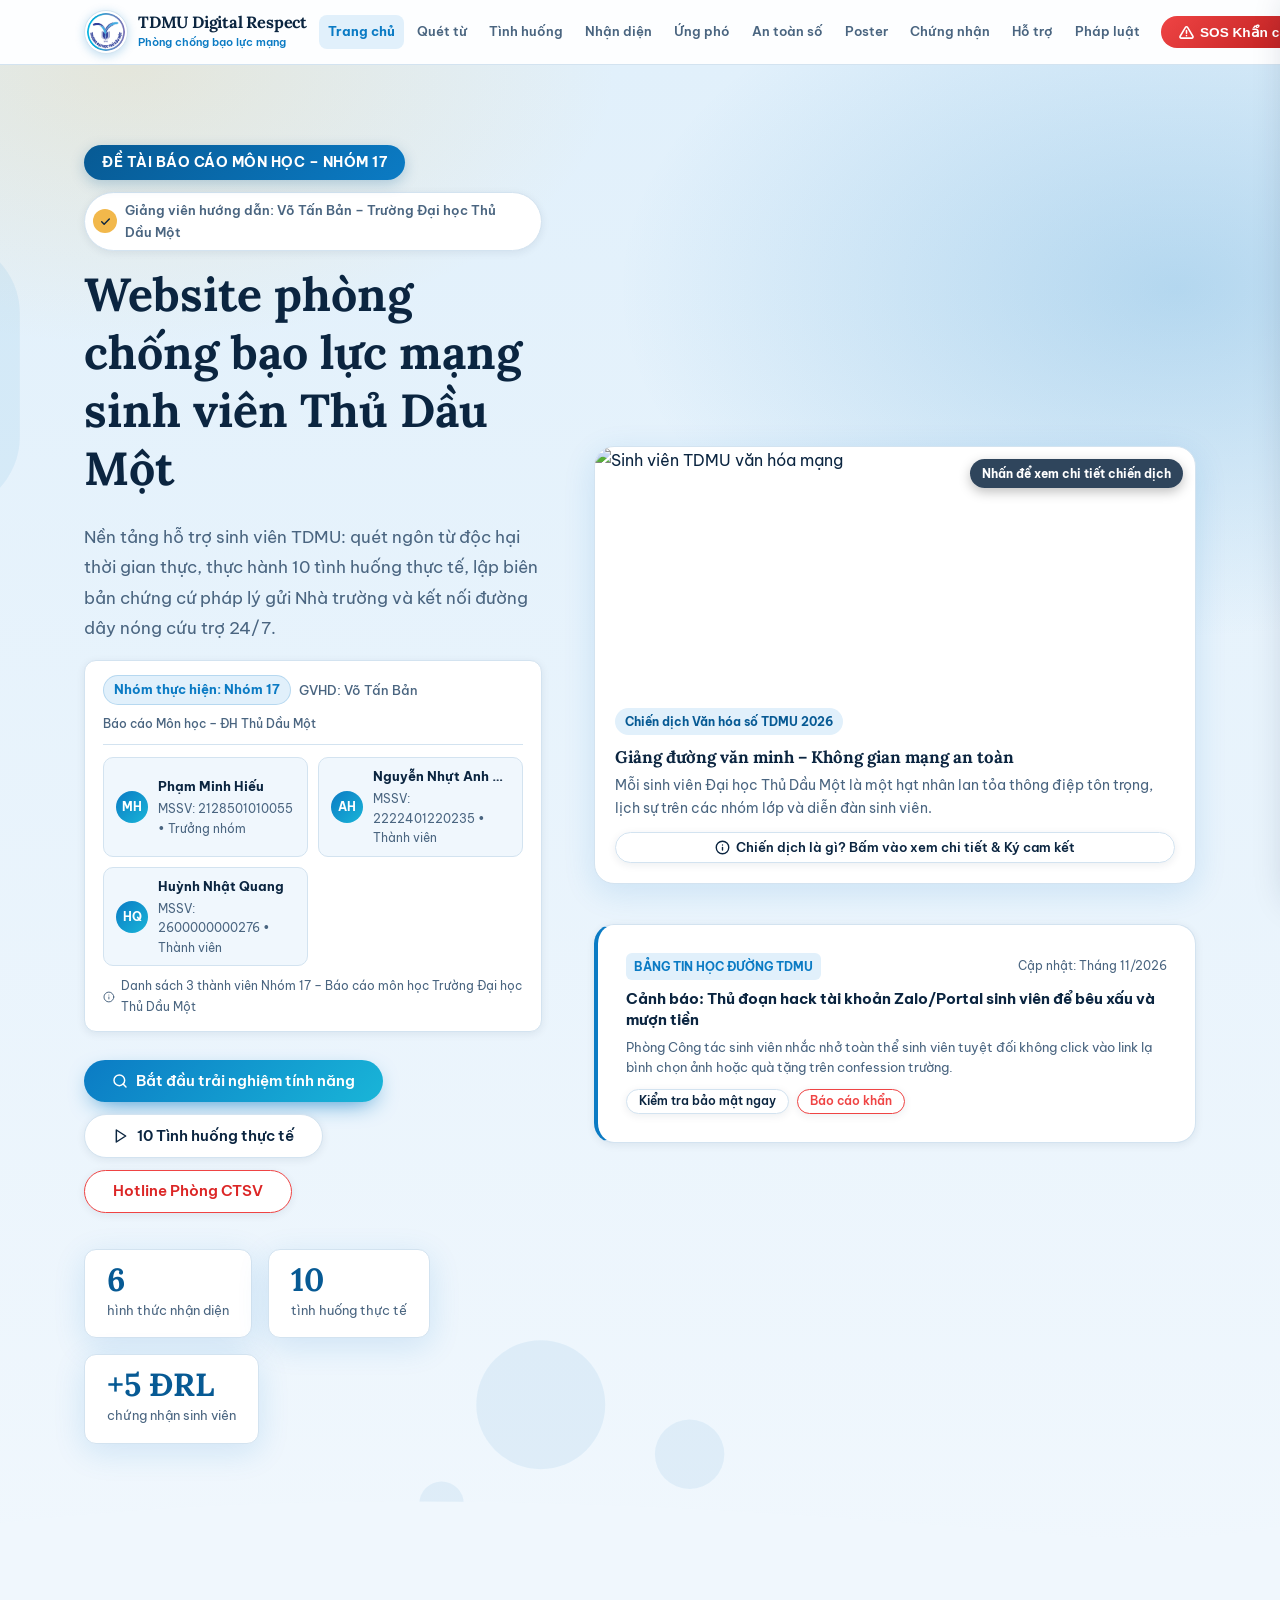
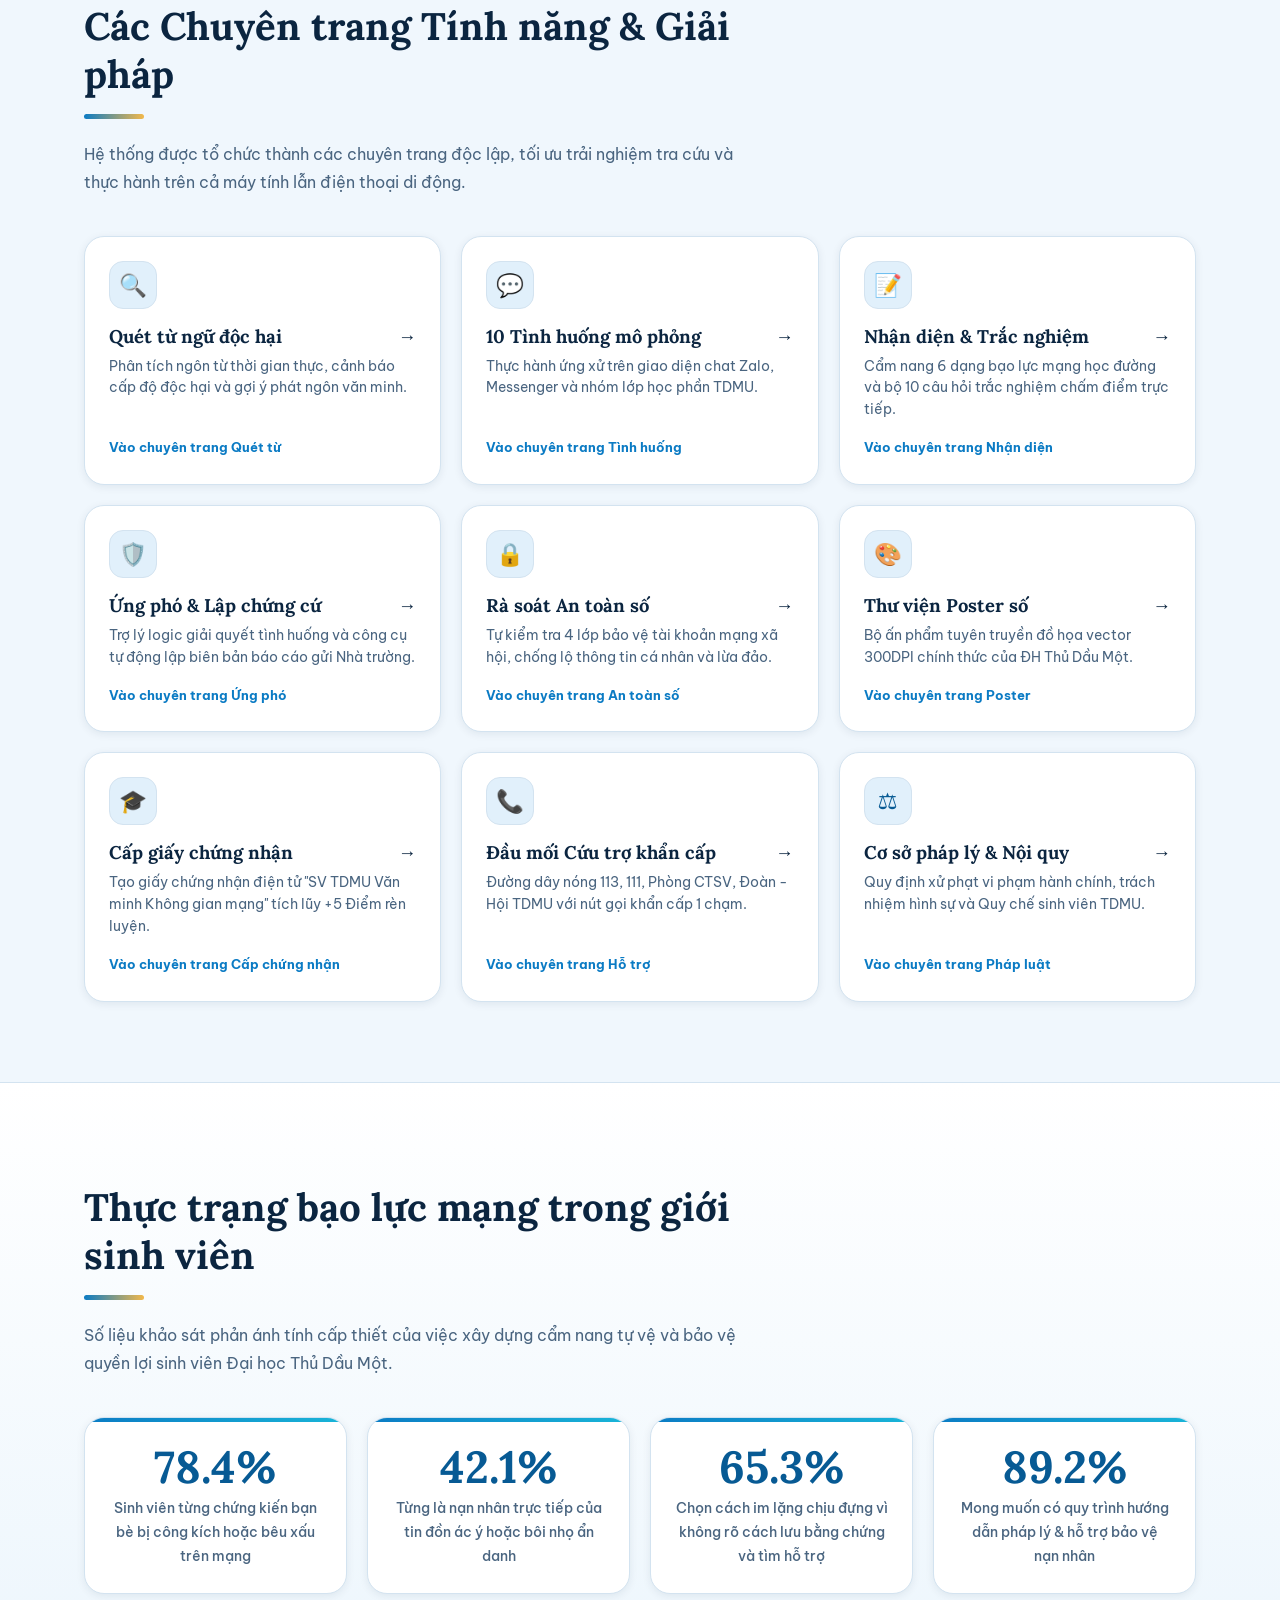
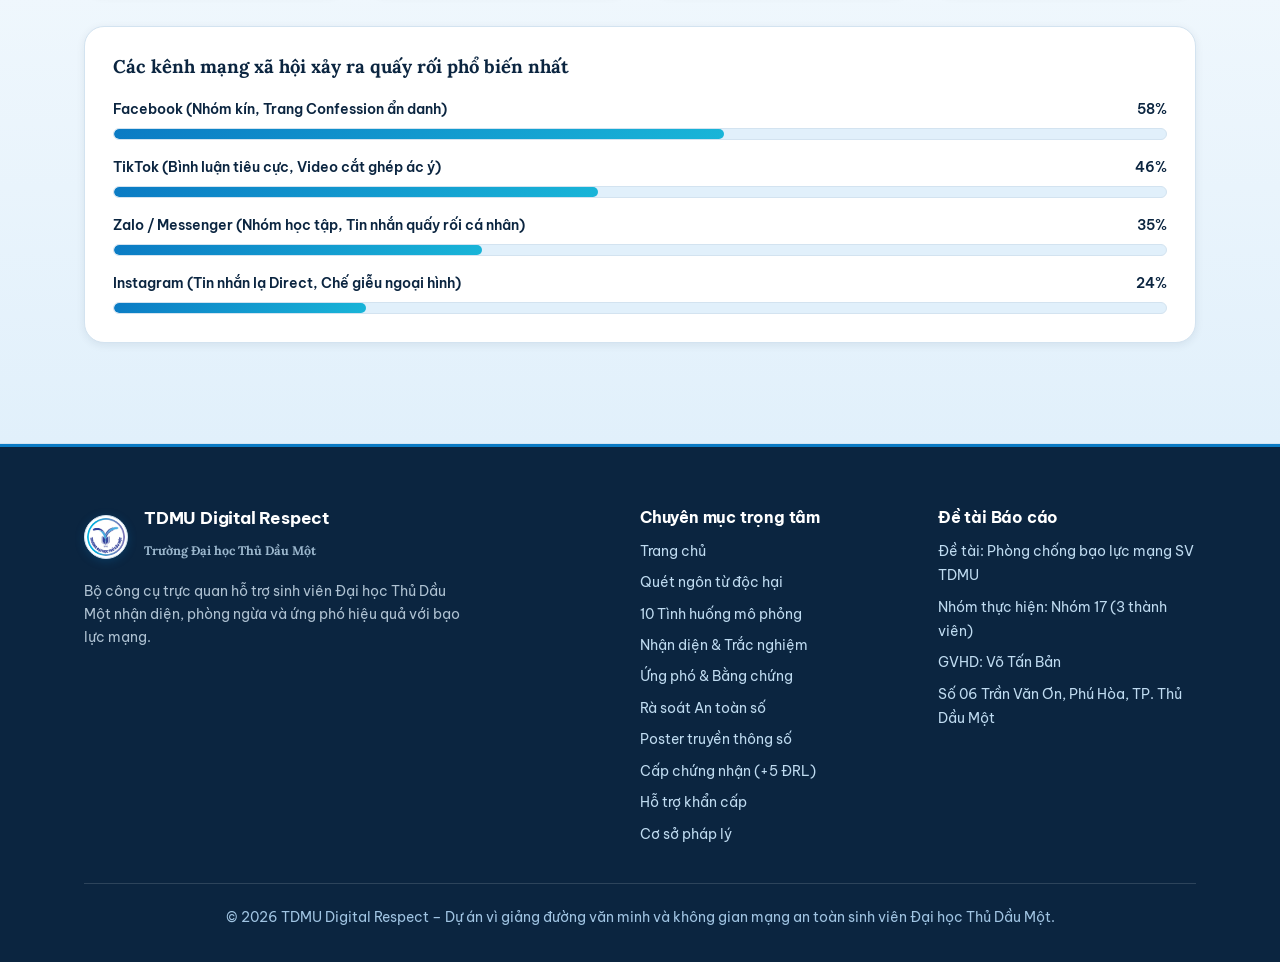
==== index.html @ 0cccc789 "Add files via upload" ====
<!DOCTYPE html>
<html lang="vi">

<head>
  <meta charset="utf-8">
  <meta name="viewport" content="width=device-width, initial-scale=1">
  <title>Website Phòng Chống Bạo Lực Mạng Sinh Viên Thủ Dầu Một – TDMU Digital Respect</title>
  <meta name="description"
    content="Đề tài Báo cáo môn học: Website phòng chống bạo lực mạng sinh viên Thủ Dầu Một – Nhóm 17. GVHD: Võ Tấn Bản.">
  <meta name="theme-color" content="#0B7BC4">
  <link rel="preconnect" href="https://fonts.googleapis.com">
  <link rel="stylesheet"
    href="https://fonts.googleapis.com/css2?family=Be+Vietnam+Pro:wght@300;400;500;600;700;800&family=Lora:wght@600;700&display=swap">
  <link rel="stylesheet" href="css/style.css">
</head>

<body>
  <header class="hd" id="top">
    <div class="pg" id="pg"></div>
    <div class="w">
      <a class="lg" href="index.html">
        <img class="tdmu-header-logo" src="assets/tdmu-logo.png" alt="Logo Trường Đại học Thủ Dầu Một" width="40"
          height="40">
        <div class="lg-meta">
          <span class="lg-name">TDMU Digital Respect</span>
          <span class="lg-sub">Phòng chống bạo lực mạng</span>
        </div>
      </a>
      <nav class="desktop-nav" aria-label="Điều hướng chính">
        <a href="index.html" class="on">Trang chủ</a>
        <a href="quet-tu.html">Quét từ</a>
        <a href="tinh-huong.html">Tình huống</a>
        <a href="nhan-dien.html">Nhận diện</a>
        <a href="ung-pho.html">Ứng phó</a>
        <a href="an-toan-so.html">An toàn số</a>
        <a href="poster.html">Poster</a>
        <a href="chung-nhan.html">Chứng nhận</a>
        <a href="ho-tro.html">Hỗ trợ</a>
        <a href="phap-luat.html">Pháp luật</a>
      </nav>
      <div class="hd-actions">
        <button class="btn-sos open-sos" type="button" aria-label="Cứu trợ khẩn cấp">
          <svg width="15" height="15" viewBox="0 0 24 24" fill="none" stroke="currentColor" stroke-width="2.5"
            stroke-linecap="round" stroke-linejoin="round" aria-hidden="true">
            <path d="M10.29 3.86L1.82 18a2 2 0 0 0 1.71 3h16.94a2 2 0 0 0 1.71-3L13.71 3.86a2 2 0 0 0-3.42 0z" />
            <line x1="12" y1="9" x2="12" y2="13" />
            <line x1="12" y1="17" x2="12.01" y2="17" />
          </svg>
          <span class="sos-label">SOS Khẩn cấp</span>
        </button>
        <button id="mobileMenuBtn" class="mobile-menu-btn" type="button" aria-label="Mở menu điều hướng"
          aria-expanded="false">
          <svg class="icon-open" width="22" height="22" viewBox="0 0 24 24" fill="none" stroke="currentColor"
            stroke-width="2.3" stroke-linecap="round" stroke-linejoin="round" aria-hidden="true">
            <line x1="3" y1="6" x2="21" y2="6" />
            <line x1="3" y1="12" x2="21" y2="12" />
            <line x1="3" y1="18" x2="21" y2="18" />
          </svg>
          <svg class="icon-close" width="22" height="22" viewBox="0 0 24 24" fill="none" stroke="currentColor"
            stroke-width="2.3" stroke-linecap="round" stroke-linejoin="round" aria-hidden="true">
            <line x1="18" y1="6" x2="6" y2="18" />
            <line x1="6" y1="6" x2="18" y2="18" />
          </svg>
        </button>
      </div>
    </div>

    <div id="mobileNavBackdrop" class="mobile-nav-backdrop"></div>
    <div id="mobileNavDrawer" class="mobile-nav-drawer" aria-label="Menu di động">
      <div class="mobile-nav-header">
        <div class="mobile-nav-brand">
          <img class="tdmu-header-logo" src="assets/tdmu-logo.png" alt="Logo TDMU" width="34" height="34">
          <div>
            <b>TDMU Digital Respect</b>
            <span>Phòng chống bạo lực mạng SV TDMU</span>
          </div>
        </div>
        <button id="closeMobileNavBtn" class="close-mobile-nav" type="button" aria-label="Đóng menu">
          <svg width="20" height="20" viewBox="0 0 24 24" fill="none" stroke="currentColor" stroke-width="2.3"
            stroke-linecap="round" stroke-linejoin="round" aria-hidden="true">
            <line x1="18" y1="6" x2="6" y2="18" />
            <line x1="6" y1="6" x2="18" y2="18" />
          </svg>
        </button>
      </div>
      <div class="mobile-nav-list">
        <a class="mobile-nav-link on" href="index.html">
          <span class="mn-icon">🏛️</span>
          <div class="mn-content">
            <b>Trang chủ & Tổng quan</b>
            <span>Đề tài Báo cáo Nhóm 17 – TDMU</span>
          </div>
        </a>
        <a class="mobile-nav-link" href="quet-tu.html">
          <span class="mn-icon">🔍</span>
          <div class="mn-content">
            <b>Quét từ ngữ độc hại</b>
            <span>Phát hiện công kích & xúc phạm</span>
          </div>
        </a>
        <a class="mobile-nav-link" href="tinh-huong.html">
          <span class="mn-icon">💬</span>
          <div class="mn-content">
            <b>10 Tình huống mô phỏng</b>
            <span>Thực hành xử lý chat thực tế</span>
          </div>
        </a>
        <a class="mobile-nav-link" href="nhan-dien.html">
          <span class="mn-icon">📝</span>
          <div class="mn-content">
            <b>Nhận diện & Trắc nghiệm</b>
            <span>10 câu hỏi kiểm tra kiến thức</span>
          </div>
        </a>
        <a class="mobile-nav-link" href="ung-pho.html">
          <span class="mn-icon">🛡️</span>
          <div class="mn-content">
            <b>Ứng phó & Lập chứng cứ</b>
            <span>Mẫu biên bản gửi Nhà trường</span>
          </div>
        </a>
        <a class="mobile-nav-link" href="an-toan-so.html">
          <span class="mn-icon">🔒</span>
          <div class="mn-content">
            <b>Rà soát An toàn số</b>
            <span>4 lớp bảo vệ tài khoản SV</span>
          </div>
        </a>
        <a class="mobile-nav-link" href="poster.html">
          <span class="mn-icon">🎨</span>
          <div class="mn-content">
            <b>Thư viện Poster số</b>
            <span>Ấn phẩm tuyên truyền học đường</span>
          </div>
        </a>
        <a class="mobile-nav-link" href="chung-nhan.html">
          <span class="mn-icon">🎓</span>
          <div class="mn-content">
            <b>Cấp giấy chứng nhận</b>
            <span>Minh chứng tích lũy +5 ĐRL</span>
          </div>
        </a>
        <a class="mobile-nav-link" href="ho-tro.html">
          <span class="mn-icon">📞</span>
          <div class="mn-content">
            <b>Hỗ trợ & Đường dây nóng</b>
            <span>Phòng CTSV, Cố vấn học tập</span>
          </div>
        </a>
        <a class="mobile-nav-link" href="phap-luat.html">
          <span class="mn-icon">⚖️</span>
          <div class="mn-content">
            <b>Cơ sở pháp lý & Nội quy</b>
            <span>Văn hóa ứng xử số sinh viên</span>
          </div>
        </a>
      </div>
      <div class="mobile-nav-footer">
        <a class="btn-sos-call" href="tel:02743822518">
          <svg width="16" height="16" viewBox="0 0 24 24" fill="none" stroke="currentColor" stroke-width="2.5"
            stroke-linecap="round" stroke-linejoin="round" aria-hidden="true">
            <path
              d="M22 16.92v3a2 2 0 0 1-2.18 2 19.79 19.79 0 0 1-8.63-3.07 19.5 19.5 0 0 1-6-6 19.79 19.79 0 0 1-3.07-8.67A2 2 0 0 1 4.11 2h3a2 2 0 0 1 2 1.72 12.84 12.84 0 0 0 .7 2.81 2 2 0 0 1-.45 2.11L8.09 9.91a16 16 0 0 0 6 6l1.27-1.27a2 2 0 0 1 2.11-.45 12.84 12.84 0 0 0 2.81.7A2 2 0 0 1 22 16.92z" />
          </svg>
          Gọi ngay SOS Cứu trợ: 0274.3822.518
        </a>
      </div>
    </div>
  </header>

  <main>
    <section class="hero">
      <svg class="hero-bg" viewBox="0 0 1200 600" preserveAspectRatio="xMidYMid slice" aria-hidden="true">
        <g fill="none" stroke="currentColor" stroke-width="1.5" opacity=".25">
          <circle cx="1060" cy="110" r="90" />
          <circle cx="1060" cy="110" r="145" />
          <circle cx="1060" cy="110" r="200" />
          <circle cx="70" cy="530" r="70" />
          <circle cx="70" cy="530" r="125" />
        </g>
        <g fill="currentColor" opacity=".07">
          <path
            d="M150 70h170a30 30 0 0130 30v50a30 30 0 01-30 30h-90l-40 34v-34h-40a30 30 0 01-30-30v-50a30 30 0 0130-30z" />
          <path
            d="M900 440h190a30 30 0 0130 30v46a30 30 0 01-30 30h-34v30l-40-30h-116a30 30 0 01-30-30v-46a30 30 0 0130-30z" />
          <circle cx="560" cy="540" r="26" />
          <circle cx="620" cy="560" r="14" />
          <circle cx="520" cy="580" r="9" />
        </g>
      </svg>
      <div class="w hg">
        <div>
          <div class="project-title-badge">ĐỀ TÀI BÁO CÁO MÔN HỌC – NHÓM 17</div>
          <div class="badge" style="display:flex;align-items:center;gap:8px;margin-bottom:14px">
            <span class="badge-dot">
              <svg viewBox="0 0 24 24" fill="none" stroke="currentColor" stroke-width="2.6" stroke-linecap="round"
                stroke-linejoin="round" aria-hidden="true">
                <path d="M5 12.5l4.5 4.5L19 7.5" />
              </svg>
            </span>
            Giảng viên hướng dẫn: Võ Tấn Bản – Trường Đại học Thủ Dầu Một
          </div>
          <h1 style="font-size:clamp(1.9rem,4vw,2.9rem);line-height:1.25">Website phòng chống bạo lực mạng sinh viên Thủ
            Dầu Một</h1>
          <p class="lead">Nền tảng hỗ trợ sinh viên TDMU: quét ngôn từ độc hại thời gian thực, thực hành 10 tình huống
            thực tế, lập biên bản chứng cứ pháp lý gửi Nhà trường và kết nối đường dây nóng cứu trợ 24/7.</p>

          <div class="team-members-box">
            <div class="team-members-header">
              <div style="display:flex;align-items:center;gap:8px">
                <span class="team-badge">Nhóm thực hiện: Nhóm 17</span>
                <span style="font-size:.82rem;color:var(--mu);font-weight:500">GVHD: Võ Tấn Bản</span>
              </div>
              <span class="team-tag-sub">Báo cáo Môn học – ĐH Thủ Dầu Một</span>
            </div>
            <div class="team-members-grid">
              <div class="member-chip">
                <div class="member-avatar">MH</div>
                <div class="member-info">
                  <b class="member-name">Phạm Minh Hiếu</b>
                  <span class="member-id">MSSV: 2128501010055 • Trưởng nhóm</span>
                </div>
              </div>
              <div class="member-chip">
                <div class="member-avatar">AH</div>
                <div class="member-info">
                  <b class="member-name">Nguyễn Nhựt Anh Hào</b>
                  <span class="member-id">MSSV: 2222401220235 • Thành viên</span>
                </div>
              </div>
              <div class="member-chip">
                <div class="member-avatar">HQ</div>
                <div class="member-info">
                  <b class="member-name">Huỳnh Nhật Quang</b>
                  <span class="member-id">MSSV: 2600000000276 • Thành viên</span>
                </div>
              </div>
            </div>
            <div class="team-members-hint">
              <svg width="14" height="14" viewBox="0 0 24 24" fill="none" stroke="currentColor" stroke-width="2"
                stroke-linecap="round" stroke-linejoin="round" aria-hidden="true">
                <circle cx="12" cy="12" r="10" />
                <line x1="12" y1="16" x2="12" y2="12" />
                <line x1="12" y1="8" x2="12.01" y2="8" />
              </svg>
              <span>Danh sách 3 thành viên Nhóm 17 – Báo cáo môn học Trường Đại học Thủ Dầu Một</span>
            </div>
          </div>
          <div class="acts">
            <a class="btn" href="quet-tu.html">
              <svg width="16" height="16" viewBox="0 0 24 24" fill="none" stroke="currentColor" stroke-width="2.2"
                stroke-linecap="round" stroke-linejoin="round" aria-hidden="true">
                <circle cx="11" cy="11" r="8" />
                <path d="m21 21-4.35-4.35" />
              </svg>
              Bắt đầu trải nghiệm tính năng
            </a>
            <a class="btn o" href="tinh-huong.html">
              <svg width="16" height="16" viewBox="0 0 24 24" fill="none" stroke="currentColor" stroke-width="2.2"
                stroke-linecap="round" stroke-linejoin="round" aria-hidden="true">
                <polygon points="5 3 19 12 5 21 5 3" />
              </svg>
              10 Tình huống thực tế
            </a>
            <button class="btn o open-sos" type="button" style="border-color:#EF4444;color:#DC2626">
              Hotline Phòng CTSV
            </button>
          </div>
          <div class="kp">
            <div class="kp-item"><b>6</b><span>hình thức nhận diện</span></div>
            <div class="kp-item"><b>10</b><span>tình huống thực tế</span></div>
            <div class="kp-item"><b>+5 ĐRL</b><span>chứng nhận sinh viên</span></div>
          </div>
        </div>

        <div class="hero-visual-col">
          <div class="real-photo-card open-campaign" title="Bấm vào để xem chi tiết Chiến dịch Văn hóa số TDMU 2026">
            <div class="photo-badge-overlay">Nhấn để xem chi tiết chiến dịch</div>
            <img src="https://images.unsplash.com/photo-1523240795612-9a054b0db644?w=800&auto=format&fit=crop&q=80"
              alt="Sinh viên TDMU văn hóa mạng" width="600" height="240" loading="eager">
            <div class="real-photo-content">
              <span class="real-photo-tag">Chiến dịch Văn hóa số TDMU 2026</span>
              <h3 style="font-size:1.05rem;margin:4px 0 6px">Giảng đường văn minh – Không gian mạng an toàn</h3>
              <p style="font-size:.85rem;color:var(--mu);margin:0 0 12px">Mỗi sinh viên Đại học Thủ Dầu Một là một hạt
                nhân lan tỏa thông điệp tôn trọng, lịch sự trên các nhóm lớp và diễn đàn sinh viên.</p>
              <button class="btn o btn-sm open-campaign" type="button"
                style="width:100%;font-size:.82rem;padding:7px 12px;display:flex;align-items:center;justify-content:center;gap:6px">
                <svg width="15" height="15" viewBox="0 0 24 24" fill="none" stroke="currentColor" stroke-width="2.2"
                  stroke-linecap="round" stroke-linejoin="round" aria-hidden="true">
                  <circle cx="12" cy="12" r="10" />
                  <line x1="12" y1="16" x2="12" y2="12" />
                  <line x1="12" y1="8" x2="12.01" y2="8" />
                </svg>
                Chiến dịch là gì? Bấm vào xem chi tiết & Ký cam kết
              </button>
            </div>
          </div>

          <div class="card"
            style="margin-top:16px;background:var(--sf);border-left:4px solid var(--tl);box-shadow:var(--shadow-sm)">
            <div style="display:flex;align-items:center;justify-content:space-between;margin-bottom:8px">
              <span
                style="font-size:.78rem;font-weight:700;color:var(--tl);background:var(--so);padding:3px 8px;border-radius:6px">BẢNG
                TIN HỌC ĐƯỜNG TDMU</span>
              <span style="font-size:.75rem;color:var(--mu)">Cập nhật: Tháng 11/2026</span>
            </div>
            <b style="display:block;font-size:.95rem;color:var(--ink);line-height:1.4">Cảnh báo: Thủ đoạn hack tài khoản
              Zalo/Portal sinh viên để bêu xấu và mượn tiền</b>
            <p style="font-size:.82rem;color:var(--mu);margin:6px 0 12px;line-height:1.55">Phòng Công tác sinh viên nhắc
              nhở toàn thể sinh viên tuyệt đối không click vào link lạ bình chọn ảnh hoặc quà tặng trên confession
              trường.</p>
            <div style="display:flex;gap:8px;flex-wrap:wrap">
              <a href="an-toan-so.html" class="btn o btn-sm" style="font-size:.78rem;padding:5px 12px">Kiểm tra bảo mật
                ngay</a>
              <button class="btn o btn-sm open-sos" type="button"
                style="font-size:.78rem;padding:5px 12px;border-color:#EF4444;color:#EF4444">Báo cáo khẩn</button>
            </div>
          </div>
        </div>
      </div>
    </section>

    <section style="padding:48px 0">
      <div class="w">
        <div class="sh">
          <h2>Các Chuyên trang Tính năng & Giải pháp</h2>
          <p>Hệ thống được tổ chức thành các chuyên trang độc lập, tối ưu trải nghiệm tra cứu và thực hành trên cả máy
            tính lẫn điện thoại di động.</p>
        </div>

        <div class="portal-grid">
          <a class="portal-card" href="quet-tu.html">
            <div class="portal-icon">🔍</div>
            <h3>Quét từ ngữ độc hại <span>→</span></h3>
            <p>Phân tích ngôn từ thời gian thực, cảnh báo cấp độ độc hại và gợi ý phát ngôn văn minh.</p>
            <span class="portal-link-text">Vào chuyên trang Quét từ</span>
          </a>

          <a class="portal-card" href="tinh-huong.html">
            <div class="portal-icon">💬</div>
            <h3>10 Tình huống mô phỏng <span>→</span></h3>
            <p>Thực hành ứng xử trên giao diện chat Zalo, Messenger và nhóm lớp học phần TDMU.</p>
            <span class="portal-link-text">Vào chuyên trang Tình huống</span>
          </a>

          <a class="portal-card" href="nhan-dien.html">
            <div class="portal-icon">📝</div>
            <h3>Nhận diện & Trắc nghiệm <span>→</span></h3>
            <p>Cẩm nang 6 dạng bạo lực mạng học đường và bộ 10 câu hỏi trắc nghiệm chấm điểm trực tiếp.</p>
            <span class="portal-link-text">Vào chuyên trang Nhận diện</span>
          </a>

          <a class="portal-card" href="ung-pho.html">
            <div class="portal-icon">🛡️</div>
            <h3>Ứng phó & Lập chứng cứ <span>→</span></h3>
            <p>Trợ lý logic giải quyết tình huống và công cụ tự động lập biên bản báo cáo gửi Nhà trường.</p>
            <span class="portal-link-text">Vào chuyên trang Ứng phó</span>
          </a>

          <a class="portal-card" href="an-toan-so.html">
            <div class="portal-icon">🔒</div>
            <h3>Rà soát An toàn số <span>→</span></h3>
            <p>Tự kiểm tra 4 lớp bảo vệ tài khoản mạng xã hội, chống lộ thông tin cá nhân và lừa đảo.</p>
            <span class="portal-link-text">Vào chuyên trang An toàn số</span>
          </a>

          <a class="portal-card" href="poster.html">
            <div class="portal-icon">🎨</div>
            <h3>Thư viện Poster số <span>→</span></h3>
            <p>Bộ ấn phẩm tuyên truyền đồ họa vector 300DPI chính thức của ĐH Thủ Dầu Một.</p>
            <span class="portal-link-text">Vào chuyên trang Poster</span>
          </a>

          <a class="portal-card" href="chung-nhan.html">
            <div class="portal-icon">🎓</div>
            <h3>Cấp giấy chứng nhận <span>→</span></h3>
            <p>Tạo giấy chứng nhận điện tử "SV TDMU Văn minh Không gian mạng" tích lũy +5 Điểm rèn luyện.</p>
            <span class="portal-link-text">Vào chuyên trang Cấp chứng nhận</span>
          </a>

          <a class="portal-card" href="ho-tro.html">
            <div class="portal-icon">📞</div>
            <h3>Đầu mối Cứu trợ khẩn cấp <span>→</span></h3>
            <p>Đường dây nóng 113, 111, Phòng CTSV, Đoàn - Hội TDMU với nút gọi khẩn cấp 1 chạm.</p>
            <span class="portal-link-text">Vào chuyên trang Hỗ trợ</span>
          </a>

          <a class="portal-card" href="phap-luat.html">
            <div class="portal-icon">⚖️</div>
            <h3>Cơ sở pháp lý & Nội quy <span>→</span></h3>
            <p>Quy định xử phạt vi phạm hành chính, trách nhiệm hình sự và Quy chế sinh viên TDMU.</p>
            <span class="portal-link-text">Vào chuyên trang Pháp luật</span>
          </a>
        </div>
      </div>
    </section>

    <section class="alt" id="thongke">
      <div class="w">
        <div class="sh">
          <h2>Thực trạng bạo lực mạng trong giới sinh viên</h2>
          <p>Số liệu khảo sát phản ánh tính cấp thiết của việc xây dựng cẩm nang tự vệ và bảo vệ quyền lợi sinh viên Đại
            học Thủ Dầu Một.</p>
        </div>

        <div class="stats-grid">
          <div class="stat-item">
            <div class="stat-val">78.4%</div>
            <div class="stat-lbl">Sinh viên từng chứng kiến bạn bè bị công kích hoặc bêu xấu trên mạng</div>
          </div>
          <div class="stat-item">
            <div class="stat-val">42.1%</div>
            <div class="stat-lbl">Từng là nạn nhân trực tiếp của tin đồn ác ý hoặc bôi nhọ ẩn danh</div>
          </div>
          <div class="stat-item">
            <div class="stat-val">65.3%</div>
            <div class="stat-lbl">Chọn cách im lặng chịu đựng vì không rõ cách lưu bằng chứng và tìm hỗ trợ</div>
          </div>
          <div class="stat-item">
            <div class="stat-val">89.2%</div>
            <div class="stat-lbl">Mong muốn có quy trình hướng dẫn pháp lý & hỗ trợ bảo vệ nạn nhân</div>
          </div>
        </div>

        <div class="chart-card">
          <h3 style="margin-bottom:20px;font-size:1.15rem">Các kênh mạng xã hội xảy ra quấy rối phổ biến nhất</h3>
          <div class="chart-bar-group">
            <div class="chart-bar-meta"><span>Facebook (Nhóm kín, Trang Confession ẩn danh)</span><span>58%</span></div>
            <div class="chart-bar-track">
              <div class="chart-bar-val" style="width:58%"></div>
            </div>
          </div>
          <div class="chart-bar-group">
            <div class="chart-bar-meta"><span>TikTok (Bình luận tiêu cực, Video cắt ghép ác ý)</span><span>46%</span>
            </div>
            <div class="chart-bar-track">
              <div class="chart-bar-val" style="width:46%"></div>
            </div>
          </div>
          <div class="chart-bar-group">
            <div class="chart-bar-meta"><span>Zalo / Messenger (Nhóm học tập, Tin nhắn quấy rối cá
                nhân)</span><span>35%</span></div>
            <div class="chart-bar-track">
              <div class="chart-bar-val" style="width:35%"></div>
            </div>
          </div>
          <div class="chart-bar-group" style="margin-bottom:0">
            <div class="chart-bar-meta"><span>Instagram (Tin nhắn lạ Direct, Chế giễu ngoại hình)</span><span>24%</span>
            </div>
            <div class="chart-bar-track">
              <div class="chart-bar-val" style="width:24%"></div>
            </div>
          </div>
        </div>
      </div>
    </section>
  </main>

  <footer>
    <div class="w">
      <div class="fg">
        <div>
          <div class="footer-logo">
            <img class="tdmu-header-logo" src="assets/tdmu-logo.png" alt="Logo Trường Đại học Thủ Dầu Một" width="44"
              height="44">
            <div style="margin-left:6px">
              <b style="display:block;font-size:1.05rem;color:#fff">TDMU Digital Respect</b>
              <span style="font-size:.78rem;opacity:.8;display:block">Trường Đại học Thủ Dầu Một</span>
            </div>
          </div>
          <p>Bộ công cụ trực quan hỗ trợ sinh viên Đại học Thủ Dầu Một nhận diện, phòng ngừa và ứng phó hiệu quả với bạo
            lực mạng.</p>
        </div>
        <div>
          <b>Chuyên mục trọng tâm</b>
          <a href="index.html">Trang chủ</a>
          <a href="quet-tu.html">Quét ngôn từ độc hại</a>
          <a href="tinh-huong.html">10 Tình huống mô phỏng</a>
          <a href="nhan-dien.html">Nhận diện & Trắc nghiệm</a>
          <a href="ung-pho.html">Ứng phó & Bằng chứng</a>
          <a href="an-toan-so.html">Rà soát An toàn số</a>
          <a href="poster.html">Poster truyền thông số</a>
          <a href="chung-nhan.html">Cấp chứng nhận (+5 ĐRL)</a>
          <a href="ho-tro.html">Hỗ trợ khẩn cấp</a>
          <a href="phap-luat.html">Cơ sở pháp lý</a>
        </div>
        <div>
          <b>Đề tài Báo cáo</b>
          <span>Đề tài: Phòng chống bạo lực mạng SV TDMU</span>
          <span>Nhóm thực hiện: Nhóm 17 (3 thành viên)</span>
          <span>GVHD: Võ Tấn Bản</span>
          <span>Số 06 Trần Văn Ơn, Phú Hòa, TP. Thủ Dầu Một</span>
        </div>
      </div>
      <hr class="footer-divider">
      <p style="margin:0;color:#A0C4E2;font-size:.86rem;text-align:center">© 2026 TDMU Digital Respect – Dự án vì giảng
        đường văn minh và không gian mạng an toàn sinh viên Đại học Thủ Dầu Một.</p>
    </div>
  </footer>

  <div class="modal-overlay" id="sosModal">
    <div class="modal-box">
      <button class="modal-close close-sos" type="button" aria-label="Đóng">&times;</button>
      <div style="display:flex;align-items:center;gap:12px;margin-bottom:16px">
        <div
          style="width:44px;height:44px;border-radius:12px;background:#FEE2E2;display:grid;place-items:center;color:#DC2626">
          <svg width="24" height="24" viewBox="0 0 24 24" fill="none" stroke="currentColor" stroke-width="2.4"
            stroke-linecap="round" stroke-linejoin="round" aria-hidden="true">
            <path d="M10.29 3.86L1.82 18a2 2 0 0 0 1.71 3h16.94a2 2 0 0 0 1.71-3L13.71 3.86a2 2 0 0 0-3.42 0z" />
            <line x1="12" y1="9" x2="12" y2="13" />
            <line x1="12" y1="17" x2="12.01" y2="17" />
          </svg>
        </div>
        <div>
          <h3 style="margin:0;color:#DC2626;font-size:1.3rem">Hỗ trợ khẩn cấp 24/7</h3>
          <span style="font-size:.85rem;color:var(--mu)">Đừng chịu đựng một mình – Hãy liên hệ các kênh dưới đây
            ngay</span>
        </div>
      </div>

      <div class="sos-card-call">
        <div>
          <b>113 – Công an Nhân dân</b>
          <div style="font-size:.85rem;color:var(--mu)">Đe dọa tính mạng, tống tiền, làm nhục nghiêm trọng</div>
        </div>
        <a href="tel:113">Gọi 113</a>
      </div>

      <div class="sos-card-call">
        <div>
          <b>111 – Tổng đài Quốc gia</b>
          <div style="font-size:.85rem;color:var(--mu)">Tư vấn tâm lý, bảo vệ thanh thiếu niên miễn phí 24/7</div>
        </div>
        <a href="tel:111" style="background:#0B7BC4">Gọi 111</a>
      </div>

      <div class="sos-card-call">
        <div>
          <b>Phòng CTSV – ĐH Thủ Dầu Một</b>
          <div style="font-size:.85rem;color:var(--mu)">Tiếp nhận khiếu nại, hòa giải mâu thuẫn sinh viên (Số 06 Trần
            Văn Ơn)</div>
        </div>
        <a href="tel:02743822058" style="background:#075A94">0274.3822.058</a>
      </div>

      <div class="sos-card-call">
        <div>
          <b>Đoàn Thanh niên – Hội Sinh viên TDMU</b>
          <div style="font-size:.85rem;color:var(--mu)">Đồng hành, tư vấn tâm lý và bảo vệ quyền lợi sinh viên</div>
        </div>
        <a href="tel:02743834340" style="background:#0B7BC4">0274.3834.340</a>
      </div>

      <div class="acts" style="margin-top:18px;justify-content:flex-end">
        <button class="btn o close-sos" type="button">Đóng lại</button>
      </div>
    </div>
  </div>

  <div class="modal-overlay" id="campaignModal">
    <div class="modal-box" style="max-width:680px">
      <button class="modal-close close-campaign" type="button" aria-label="Đóng">&times;</button>
      <div style="display:flex;align-items:center;gap:12px;margin-bottom:16px">
        <div
          style="width:48px;height:48px;border-radius:14px;background:#E0F2FE;display:grid;place-items:center;color:#0B7BC4;flex-shrink:0">
          <svg width="26" height="26" viewBox="0 0 24 24" fill="none" stroke="currentColor" stroke-width="2.2"
            stroke-linecap="round" stroke-linejoin="round" aria-hidden="true">
            <path d="M12 22s8-4 8-10V5l-8-3-8 3v7c0 6 8 10 8 10z" />
          </svg>
        </div>
        <div>
          <h3 style="margin:0;color:var(--ink);font-size:1.35rem">Chiến dịch Văn hóa số TDMU 2026</h3>
          <span style="font-size:.85rem;color:var(--mu)">Trường Đại học Thủ Dầu Một – "Giảng đường văn minh, không gian
            mạng an toàn"</span>
        </div>
      </div>

      <div style="max-height:60vh;overflow-y:auto;padding-right:4px">
        <p style="font-size:.92rem;line-height:1.65;color:var(--ink);margin:0 0 14px">Chiến dịch do Ban chỉ đạo phòng
          chống bạo lực mạng sinh viên TDMU khởi xướng nhằm nâng cao nhận thức, trang bị kỹ năng ứng xử văn minh và bảo
          vệ dữ liệu cá nhân cho toàn thể sinh viên các khoa.</p>

        <div class="rules-list">
          <div class="rule-item">
            <span class="rule-num">1</span>
            <div>
              <b>Tôn trọng sự khác biệt</b>
              <p>Không phán xét, miệt thị ngoại hình, tôn giáo, giới tính hoặc xuất thân của bạn học trên các diễn đàn
                và mạng xã hội.</p>
            </div>
          </div>
          <div class="rule-item">
            <span class="rule-num">2</span>
            <div>
              <b>Bảo mật thông tin</b>
              <p>Tuyệt đối không phát tán hình ảnh, tin nhắn riêng tư, số điện thoại cá nhân của người khác khi chưa có
                sự đồng ý.</p>
            </div>
          </div>
          <div class="rule-item">
            <span class="rule-num">3</span>
            <div>
              <b>Phát ngôn có trách nhiệm</b>
              <p>Kiểm chứng nguồn tin trước khi chia sẻ; không hùa theo các phong trào công kích, bêu xấu tập thể hoặc
                cá nhân.</p>
            </div>
          </div>
          <div class="rule-item">
            <span class="rule-num">4</span>
            <div>
              <b>Dũng cảm lên tiếng</b>
              <p>Không im lặng thờ ơ khi chứng kiến bạn bè bị bắt nạt qua mạng; chủ động đồng hành, lưu chứng cứ và trợ
                giúp nạn nhân.</p>
            </div>
          </div>
          <div class="rule-item">
            <span class="rule-num">5</span>
            <div>
              <b>Hợp tác & Kết nối</b>
              <p>Chủ động thông báo cho Ban cán sự lớp hoặc Phòng CTSV khi phát hiện dấu hiệu bạo lực mạng nghiêm trọng.
              </p>
            </div>
          </div>
        </div>
      </div>

      <div class="campaign-pledge-box">
        <b style="color:var(--ink);font-size:.95rem">Ký cam kết "Sinh viên TDMU văn minh số":</b>
        <p style="margin:4px 0 10px;font-size:.82rem;color:var(--mu)">Ký cam kết trực tuyến để chung tay xây dựng môi
          trường học đường số tích cực và nhận mã xác nhận tham gia.</p>
        <div style="display:flex;gap:8px;flex-wrap:wrap">
          <input id="pledgeName" type="text" placeholder="Nhập họ và tên sinh viên..."
            style="flex:1;min-width:180px;padding:8px 12px;border:1px solid var(--ln);border-radius:10px;font-size:.88rem">
          <input id="pledgeId" type="text" placeholder="MSSV (ví dụ: 22001234)..."
            style="width:140px;padding:8px 12px;border:1px solid var(--ln);border-radius:10px;font-size:.88rem">
          <button id="pledgeBtn" class="btn" type="button" style="padding:8px 16px;font-size:.88rem">Ký cam kết</button>
        </div>
        <div id="pledgeResult"
          style="display:none;margin-top:10px;padding:10px 14px;background:#ECFDF5;border:1px solid #10B981;border-radius:10px;color:#065F46;font-size:.88rem">
        </div>
      </div>

      <div class="acts" style="margin-top:16px;justify-content:flex-end">
        <button class="btn o close-campaign" type="button">Đóng lại</button>
      </div>
    </div>
  </div>

  <button class="top" id="topBtn" aria-label="Lên đầu trang" onclick="window.scrollTo({top:0,behavior:'smooth'})">
    <svg width="20" height="20" viewBox="0 0 24 24" fill="none" stroke="currentColor" stroke-width="2.4"
      stroke-linecap="round" stroke-linejoin="round" aria-hidden="true">
      <path d="M6 15l6-6 6 6" />
    </svg>
  </button>

  <script src="js/main.js"></script>
  <script src="js/scanner.js"></script>
  <script src="js/interactive.js"></script>
  <script src="js/tools.js"></script>
  <script src="js/features.js"></script>
</body>

</html>
---- css/style.css ----
@import url('https://fonts.googleapis.com/css2?family=Be+Vietnam+Pro:ital,wght@0,300;0,400;0,500;0,600;0,700;0,800;1,400&family=Lora:wght@600;700&display=swap');

:root {
  --bg: #F0F7FD;
  --sf: #ffffff;
  --ink: #0B2540;
  --mu: #4A6580;
  --tl: #0B7BC4;
  --tld: #075A94;
  --on: #ffffff;
  --am: #F2B84B;
  --rs: #D6455D;
  --ln: #D3E3F0;
  --so: #E1F0FB;
  --hl: #FDE3E7;
  --grad: linear-gradient(135deg, #0B7BC4, #19B5D8);
  --shadow-sm: 0 2px 8px rgba(11,37,64,.08);
  --shadow-md: 0 8px 32px rgba(11,123,196,.14);
  --shadow-lg: 0 20px 56px rgba(11,123,196,.22);
  --radius-sm: 12px;
  --radius-md: 20px;
  --radius-lg: 28px;
  --transition: .22s cubic-bezier(.4,0,.2,1);
  color-scheme: light;
}

@media (prefers-reduced-motion: reduce) {
  *, *::before, *::after {
    transition: none !important;
    animation: none !important;
    scroll-behavior: auto !important;
  }
}

*, *::before, *::after { box-sizing: border-box; }

html {
  scroll-behavior: smooth;
  scroll-padding-top: 76px;
  -webkit-text-size-adjust: 100%;
}

body {
  margin: 0;
  background: var(--bg);
  color: var(--ink);
  font: 400 16px/1.7 'Be Vietnam Pro', system-ui, sans-serif;
  -webkit-font-smoothing: antialiased;
}

h1, h2, h3 {
  font-family: Lora, Georgia, serif;
  line-height: 1.25;
  margin: 0 0 .55em;
}

h1 { font-size: clamp(2.1rem, 5.5vw, 3.6rem); }
h2 { font-size: clamp(1.6rem, 3.5vw, 2.4rem); }
h3 { font-size: 1.15rem; }
p { margin: 0 0 1em; }
a { color: var(--tld); }
img { max-width: 100%; display: block; }

:focus-visible {
  outline: 3px solid var(--am);
  outline-offset: 3px;
  border-radius: 6px;
}

.w {
  max-width: 1160px;
  margin: 0 auto;
  padding: 0 24px;
}

.hd {
  position: sticky;
  top: 0;
  z-index: 100;
  background: color-mix(in srgb, var(--sf) 86%, transparent);
  backdrop-filter: blur(20px) saturate(1.4);
  -webkit-backdrop-filter: blur(20px) saturate(1.4);
  border-bottom: 1px solid var(--ln);
}

.hd .w {
  display: flex;
  align-items: center;
  justify-content: space-between;
  gap: 12px;
  height: 64px;
}

.pg {
  position: absolute;
  left: 0;
  bottom: -1px;
  height: 3px;
  width: 0;
  background: linear-gradient(90deg, var(--tl), var(--am));
  transition: width .1s linear;
}

.lg {
  font-family: Lora, serif;
  font-weight: 700;
  font-size: 1.05rem;
  color: var(--ink);
  text-decoration: none;
  display: flex;
  align-items: center;
  gap: 10px;
  white-space: nowrap;
  flex-shrink: 0;
}

.tdmu-header-logo {
  border-radius: 50%;
  object-fit: cover;
  flex-shrink: 0;
}

.lg-name {
  display: block;
  font-size: 1.02rem;
  font-weight: 800;
  line-height: 1.2;
  color: var(--ink);
  letter-spacing: -.2px;
}

.lg-sub {
  display: block;
  font-size: .68rem;
  color: var(--tl);
  font-family: 'Be Vietnam Pro', sans-serif;
  font-weight: 600;
}

.lg-icon {
  width: 38px;
  height: 38px;
  border-radius: 11px;
  background: var(--grad);
  display: grid;
  place-items: center;
  box-shadow: 0 6px 18px -6px var(--tl);
  flex-shrink: 0;
}

.lg-icon svg { width: 20px; height: 20px; color: #fff; }

.desktop-nav {
  display: flex;
  align-items: center;
  gap: 4px;
  margin-left: auto;
  overflow: visible;
  flex-shrink: 0;
}

.desktop-nav a {
  color: var(--mu);
  text-decoration: none;
  padding: 6px 9px;
  border-radius: 8px;
  font-size: .83rem;
  font-weight: 600;
  white-space: nowrap;
  transition: background var(--transition), color var(--transition);
}

.desktop-nav a:hover, .desktop-nav a.on {
  background: var(--so);
  color: var(--tld);
}

.desktop-nav a.on { font-weight: 700; color: var(--tl); }

nav {
  display: flex;
  align-items: center;
  gap: 4px;
  margin-left: auto;
  overflow: visible;
  flex-shrink: 0;
}

nav a {
  color: var(--mu);
  text-decoration: none;
  padding: 6px 9px;
  border-radius: 8px;
  font-size: .83rem;
  font-weight: 600;
  white-space: nowrap;
  transition: background var(--transition), color var(--transition);
}

nav a:hover, nav a.on {
  background: var(--so);
  color: var(--tld);
}

nav a.on { font-weight: 700; color: var(--tl); }

.hd-actions {
  display: flex;
  align-items: center;
  gap: 8px;
  flex-shrink: 0;
}

.mobile-menu-btn {
  display: none;
  background: var(--sf);
  border: 1.5px solid var(--ln);
  color: var(--ink);
  width: 38px;
  height: 38px;
  border-radius: 10px;
  cursor: pointer;
  align-items: center;
  justify-content: center;
  padding: 0;
  transition: all var(--transition);
  flex-shrink: 0;
}

.mobile-menu-btn:hover {
  background: var(--so);
  border-color: var(--tl);
  color: var(--tld);
}

.mobile-menu-btn .icon-close { display: none; }
.mobile-menu-btn.active .icon-open { display: none; }
.mobile-menu-btn.active .icon-close { display: block; }

.mobile-nav-backdrop {
  position: fixed;
  inset: 0;
  background: rgba(6, 15, 26, 0.65);
  backdrop-filter: blur(4px);
  -webkit-backdrop-filter: blur(4px);
  z-index: 105;
  opacity: 0;
  pointer-events: none;
  transition: opacity .25s ease;
}

.mobile-nav-backdrop.open {
  opacity: 1;
  pointer-events: auto;
}

.mobile-nav-drawer {
  position: fixed;
  top: 0;
  right: -320px;
  width: 300px;
  max-width: 86vw;
  height: 100vh;
  height: 100dvh;
  background: var(--sf);
  border-left: 1px solid var(--ln);
  box-shadow: -10px 0 35px rgba(11, 37, 64, 0.2);
  z-index: 110;
  display: flex;
  flex-direction: column;
  transition: transform .3s cubic-bezier(0.16, 1, 0.3, 1);
  overflow-y: auto;
  -webkit-overflow-scrolling: touch;
}

.mobile-nav-drawer.open {
  transform: translateX(-320px);
}

.mobile-nav-header {
  display: flex;
  align-items: center;
  justify-content: space-between;
  padding: 16px;
  border-bottom: 1px solid var(--ln);
  background: var(--so);
}

.mobile-nav-brand {
  display: flex;
  align-items: center;
  gap: 10px;
}

.mobile-nav-brand b {
  display: block;
  font-size: .88rem;
  color: var(--ink);
}

.mobile-nav-brand span {
  display: block;
  font-size: .72rem;
  color: var(--mu);
}

.close-mobile-nav {
  background: transparent;
  border: 0;
  color: var(--mu);
  cursor: pointer;
  padding: 6px;
  border-radius: 8px;
  display: grid;
  place-items: center;
}

.close-mobile-nav:hover {
  background: var(--ln);
  color: var(--ink);
}

.mobile-nav-list {
  display: flex;
  flex-direction: column;
  padding: 12px;
  gap: 4px;
  flex: 1;
}

.mobile-nav-link {
  display: flex;
  align-items: center;
  gap: 12px;
  padding: 10px 12px;
  border-radius: 10px;
  text-decoration: none;
  color: var(--ink);
  transition: background var(--transition);
}

.mobile-nav-link:hover, .mobile-nav-link.on {
  background: var(--so);
}

.mobile-nav-link .mn-icon {
  font-size: 1.15rem;
  line-height: 1;
}

.mobile-nav-link .mn-content b {
  display: block;
  font-size: .86rem;
  color: var(--ink);
}

.mobile-nav-link .mn-content span {
  display: block;
  font-size: .72rem;
  color: var(--mu);
}

.mobile-nav-footer {
  padding: 14px;
  border-top: 1px solid var(--ln);
  background: var(--so);
}

.btn-sos-call {
  display: flex;
  align-items: center;
  justify-content: center;
  gap: 8px;
  background: linear-gradient(135deg, #EF4444, #B91C1C);
  color: #fff;
  padding: 11px 16px;
  border-radius: 12px;
  font-size: .84rem;
  font-weight: 700;
  text-decoration: none;
  box-shadow: 0 4px 14px rgba(239, 68, 68, 0.35);
}

body.nav-locked {
  overflow: hidden;
}

.btn {
  font: 600 .93rem/1 'Be Vietnam Pro', sans-serif;
  background: var(--grad);
  color: #fff;
  border: 0;
  padding: 13px 28px;
  border-radius: 999px;
  cursor: pointer;
  text-decoration: none;
  display: inline-flex;
  align-items: center;
  gap: 8px;
  box-shadow: 0 8px 24px -10px var(--tl);
  transition: transform var(--transition), box-shadow var(--transition), opacity var(--transition);
  white-space: nowrap;
}

.btn:hover {
  transform: translateY(-2px);
  box-shadow: 0 14px 32px -10px var(--tl);
}

.btn:active { transform: translateY(0); }

.btn.o {
  background: var(--sf);
  color: var(--ink);
  border: 1.5px solid var(--ln);
  box-shadow: var(--shadow-sm);
}

.btn.o:hover {
  background: var(--so);
  border-color: var(--tl);
  box-shadow: var(--shadow-md);
}

.btn.cta {
  padding: 9px 20px;
  font-size: .85rem;
  flex-shrink: 0;
}

.hero {
  position: relative;
  overflow: hidden;
  padding: 80px 0 110px;
  background: radial-gradient(ellipse 700px 400px at 10% 0%, rgba(242,184,75,.18) 0%, transparent 70%),
              radial-gradient(ellipse 800px 500px at 92% 15%, rgba(11,123,196,.22) 0%, transparent 70%),
              linear-gradient(180deg, var(--so) 0%, var(--bg) 100%);
}

.hero::after {
  content: '';
  position: absolute;
  left: 0; right: 0; bottom: -1px;
  height: 64px;
  background: var(--bg);
  -webkit-mask: url("data:image/svg+xml,%3Csvg xmlns='http://www.w3.org/2000/svg' viewBox='0 0 1440 64' preserveAspectRatio='none'%3E%3Cpath d='M0 64V32C320 0 640 8 960 28s320 28 480 8v28z'/%3E%3C/svg%3E") center/100% 100% no-repeat;
  mask: url("data:image/svg+xml,%3Csvg xmlns='http://www.w3.org/2000/svg' viewBox='0 0 1440 64' preserveAspectRatio='none'%3E%3Cpath d='M0 64V32C320 0 640 8 960 28s320 28 480 8v28z'/%3E%3C/svg%3E") center/100% 100% no-repeat;
}

.hero .w { position: relative; z-index: 1; }

.hero-bg {
  position: absolute;
  inset: 0;
  width: 100%;
  height: 100%;
  pointer-events: none;
  color: var(--tl);
}

.hg {
  display: grid;
  grid-template-columns: 1.1fr 1fr;
  gap: 52px;
  align-items: center;
}

.badge {
  display: inline-flex;
  align-items: center;
  gap: 8px;
  background: var(--sf);
  border: 1px solid var(--ln);
  border-radius: 999px;
  padding: 6px 16px 6px 8px;
  font-size: .82rem;
  font-weight: 600;
  color: var(--mu);
  margin-bottom: 20px;
  box-shadow: var(--shadow-sm);
}

.badge-dot {
  width: 24px;
  height: 24px;
  border-radius: 50%;
  background: var(--am);
  display: grid;
  place-items: center;
  flex-shrink: 0;
}

.badge-dot svg { width: 13px; height: 13px; color: #0B2540; }

.topic {
  font-family: Lora, serif;
  font-weight: 700;
  font-size: clamp(1rem, 1.8vw, 1.3rem);
  color: var(--tld);
  margin: 0 0 14px;
}

.lead {
  font-size: 1.08rem;
  color: var(--mu);
  max-width: 54ch;
  line-height: 1.75;
}

.acts {
  display: flex;
  flex-wrap: wrap;
  gap: 12px;
  margin-top: 28px;
}

.kp {
  display: flex;
  flex-wrap: wrap;
  gap: 16px;
  margin-top: 36px;
}

.kp-item {
  background: var(--sf);
  border: 1px solid var(--ln);
  border-radius: var(--radius-sm);
  padding: 14px 22px;
  box-shadow: var(--shadow-md);
  min-width: 100px;
  transition: transform var(--transition);
}

.kp-item:hover { transform: translateY(-3px); }
.kp-item b { display: block; font: 700 2rem Lora, serif; color: var(--tld); line-height: 1; }
.kp-item span { font-size: .82rem; color: var(--mu); }

.hero-card {
  background: var(--sf);
  border: 1px solid var(--ln);
  border-radius: var(--radius-lg);
  padding: 32px;
  box-shadow: var(--shadow-lg);
  position: relative;
}

.hero-card h2 {
  font-size: 1.35rem;
  margin-bottom: 16px;
}

section { padding: clamp(60px, 9vw, 100px) 0; }

.alt {
  background: linear-gradient(180deg, var(--sf) 0%, var(--so) 100%);
  border-top: 1px solid var(--ln);
  border-bottom: 1px solid var(--ln);
}

.sh { max-width: 60ch; margin-bottom: 40px; }
.sh p { color: var(--mu); font-size: 1.03rem; }

.sh h2::after {
  content: '';
  display: block;
  width: 60px;
  height: 5px;
  border-radius: 99px;
  margin-top: 16px;
  background: linear-gradient(90deg, var(--tl), var(--am));
}

.card {
  background: var(--sf);
  border: 1px solid var(--ln);
  border-radius: var(--radius-md);
  padding: 28px;
  box-shadow: var(--shadow-sm);
  transition: transform var(--transition), box-shadow var(--transition);
}

.card:hover { box-shadow: var(--shadow-md); }
.card h3 { margin-bottom: 8px; }

.hl3 { display: grid; grid-template-columns: repeat(4, 1fr); gap: 16px; }
.hl3 .card { padding: 24px; }
.hl3 .card:hover { transform: translateY(-5px); box-shadow: var(--shadow-lg); }

.hl3 .card::before {
  content: '';
  display: block;
  width: 54px;
  height: 54px;
  border-radius: 15px;
  margin-bottom: 16px;
  background: var(--so) center/28px no-repeat;
  box-shadow: inset 0 0 0 1px var(--ln);
}

.hl3 .card:nth-child(1)::before {
  background-image: url("data:image/svg+xml,%3Csvg xmlns='http://www.w3.org/2000/svg' viewBox='0 0 24 24' fill='none' stroke='%23D6455D' stroke-width='2' stroke-linecap='round' stroke-linejoin='round'%3E%3Cpath d='M12 3l8 3v6c0 4.5-3.2 8-8 9-4.8-1-8-4.5-8-9V6l8-3z'/%3E%3Cpath d='M12 9v4M12 16h.01'/%3E%3C/svg%3E");
}

.hl3 .card:nth-child(2)::before {
  background-image: url("data:image/svg+xml,%3Csvg xmlns='http://www.w3.org/2000/svg' viewBox='0 0 24 24' fill='none' stroke='%230B7BC4' stroke-width='2' stroke-linecap='round' stroke-linejoin='round'%3E%3Cpath d='M12 20s-7-4.4-7-10a4 4 0 017-2.5A4 4 0 0119 10c0 5.6-7 10-7 10z'/%3E%3C/svg%3E");
}

.hl3 .card:nth-child(3)::before {
  background-image: url("data:image/svg+xml,%3Csvg xmlns='http://www.w3.org/2000/svg' viewBox='0 0 24 24' fill='none' stroke='%230B7BC4' stroke-width='2' stroke-linecap='round' stroke-linejoin='round'%3E%3Cpath d='M3 9l9-5 9 5-9 5-9-5z'/%3E%3Cpath d='M7 12v4c0 1.5 2.2 3 5 3s5-1.5 5-3v-4'/%3E%3C/svg%3E");
}

.hl3 .card:nth-child(4)::before {
  background-image: url("data:image/svg+xml,%3Csvg xmlns='http://www.w3.org/2000/svg' viewBox='0 0 24 24' fill='none' stroke='%230B7BC4' stroke-width='2' stroke-linecap='round' stroke-linejoin='round'%3E%3Ccircle cx='9' cy='8' r='3.5'/%3E%3Cpath d='M2.5 20c.6-3.8 3.2-6 6.5-6s5.9 2.2 6.5 6'/%3E%3Ccircle cx='17.5' cy='9' r='2.5'/%3E%3Cpath d='M17 14c2.6.2 4.2 1.8 4.7 4.5'/%3E%3C/svg%3E");
}

.big {
  font: 700 2.2rem Lora, serif;
  color: var(--tld);
  display: block;
  margin-bottom: 8px;
}

.hl3 p { color: var(--mu); font-size: .93rem; margin: 0; }

.tabs {
  display: flex;
  flex-wrap: wrap;
  gap: 8px;
  margin-bottom: 20px;
}

.tabs button {
  font: 500 .9rem 'Be Vietnam Pro', sans-serif;
  padding: 9px 18px;
  border-radius: 999px;
  border: 1.5px solid var(--ln);
  background: var(--sf);
  color: var(--mu);
  cursor: pointer;
  transition: all var(--transition);
}

.tabs button:hover { border-color: var(--tl); color: var(--ink); }
.tabs button[aria-selected="true"] {
  background: var(--grad);
  color: #fff;
  border-color: transparent;
  box-shadow: 0 6px 18px -6px var(--tl);
}

.cols {
  display: grid;
  grid-template-columns: repeat(3, 1fr);
  gap: 16px;
  margin-top: 20px;
}

.cols > div {
  background: var(--bg);
  border-radius: var(--radius-sm);
  padding: 20px;
  border: 1px solid var(--ln);
}

.cols h3 {
  font-size: .95rem;
  font-family: 'Be Vietnam Pro', sans-serif;
  font-weight: 700;
  margin-bottom: 8px;
}

.cols p { margin: 0; color: var(--mu); font-size: .93rem; }

.q { margin-bottom: 24px; }
.q h3 { margin-bottom: 12px; font-size: 1.05rem; }

.op {
  display: block;
  width: 100%;
  text-align: left;
  font: inherit;
  padding: 13px 18px;
  margin-bottom: 10px;
  border-radius: var(--radius-sm);
  border: 1.5px solid var(--ln);
  background: var(--sf);
  color: var(--ink);
  cursor: pointer;
  transition: all var(--transition);
}

.op:hover:not(:disabled) { border-color: var(--tl); background: var(--so); }
.op.ok { border-color: #1F9D6B; background: rgba(31,157,107,.1); }
.op.no { border-color: var(--rs); background: var(--hl); }
.op:disabled { opacity: .7; cursor: default; }

.fb { font-size: .92rem; color: var(--mu); margin-top: 6px; min-height: 1.4em; }
.sc { font: 700 1.25rem Lora, serif; margin-top: 14px; color: var(--ink); }

.two {
  display: grid;
  grid-template-columns: 1fr 1fr;
  gap: 32px;
}

.st {
  display: grid;
  grid-template-columns: repeat(4, 1fr);
  gap: 20px;
  counter-reset: s;
}

.st > div {
  position: relative;
  padding: 32px 24px 24px;
  border-radius: var(--radius-md);
  background: var(--sf);
  border: 1px solid var(--ln);
  counter-increment: s;
  box-shadow: var(--shadow-md);
  transition: transform var(--transition);
}

.st > div:hover { transform: translateY(-4px); }

.st > div::before {
  content: counter(s);
  position: absolute;
  top: -16px;
  left: 20px;
  width: 34px;
  height: 34px;
  border-radius: 50%;
  background: linear-gradient(135deg, var(--am), #E8A030);
  color: #12263F;
  font-weight: 700;
  font-size: .95rem;
  display: grid;
  place-items: center;
  box-shadow: 0 4px 14px -4px rgba(242,184,75,.5);
}

.st h3::before {
  content: '';
  display: block;
  width: 50px;
  height: 50px;
  border-radius: 14px;
  margin-bottom: 14px;
  background: var(--so) center/26px no-repeat;
  box-shadow: inset 0 0 0 1px var(--ln);
}

.st > div:nth-child(1) h3::before { background-image: url("data:image/svg+xml,%3Csvg xmlns='http://www.w3.org/2000/svg' viewBox='0 0 24 24' fill='none' stroke='%230B7BC4' stroke-width='2' stroke-linecap='round' stroke-linejoin='round'%3E%3Ccircle cx='12' cy='12' r='9'/%3E%3Cpath d='M10 9v6M14 9v6'/%3E%3C/svg%3E"); }
.st > div:nth-child(2) h3::before { background-image: url("data:image/svg+xml,%3Csvg xmlns='http://www.w3.org/2000/svg' viewBox='0 0 24 24' fill='none' stroke='%230B7BC4' stroke-width='2' stroke-linecap='round' stroke-linejoin='round'%3E%3Crect x='3' y='6' width='18' height='13' rx='3'/%3E%3Ccircle cx='12' cy='12.5' r='3.5'/%3E%3Cpath d='M8 6l1.5-2h5L16 6'/%3E%3C/svg%3E"); }
.st > div:nth-child(3) h3::before { background-image: url("data:image/svg+xml,%3Csvg xmlns='http://www.w3.org/2000/svg' viewBox='0 0 24 24' fill='none' stroke='%230B7BC4' stroke-width='2' stroke-linecap='round' stroke-linejoin='round'%3E%3Ccircle cx='12' cy='12' r='9'/%3E%3Cpath d='M5.6 5.6l12.8 12.8'/%3E%3C/svg%3E"); }
.st > div:nth-child(4) h3::before { background-image: url("data:image/svg+xml,%3Csvg xmlns='http://www.w3.org/2000/svg' viewBox='0 0 24 24' fill='none' stroke='%230B7BC4' stroke-width='2' stroke-linecap='round' stroke-linejoin='round'%3E%3Ccircle cx='9' cy='8' r='3.5'/%3E%3Cpath d='M2.5 20c.6-3.8 3.2-6 6.5-6s5.9 2.2 6.5 6'/%3E%3Ccircle cx='17.5' cy='9' r='2.5'/%3E%3Cpath d='M17 14c2.6.2 4.2 1.8 4.7 4.5'/%3E%3C/svg%3E"); }

.st p { margin: 0; color: var(--mu); font-size: .93rem; line-height: 1.6; }

.mt {
  height: 10px;
  border-radius: 99px;
  background: var(--so);
  overflow: hidden;
  margin: 16px 0 10px;
  border: 1px solid var(--ln);
}

.mt div {
  height: 100%;
  width: 0;
  background: var(--grad);
  transition: width .6s cubic-bezier(.4,0,.2,1), background .3s;
  border-radius: 99px;
}

.out { margin-top: 16px; font-size: .95rem; }

mark {
  background: var(--hl);
  color: inherit;
  border-bottom: 2px solid var(--rs);
  border-radius: 3px;
  padding: 0 3px;
}

.tg {
  display: inline-block;
  font-size: .78rem;
  font-weight: 600;
  padding: 3px 12px;
  border-radius: 99px;
  background: var(--so);
  border: 1px solid var(--ln);
  margin: 3px 4px 3px 0;
  color: var(--tld);
}

.hint { font-size: .82rem; color: var(--mu); line-height: 1.6; }

textarea, input, select {
  width: 100%;
  font: inherit;
  color: var(--ink);
  background: var(--bg);
  border: 1.5px solid var(--ln);
  border-radius: var(--radius-sm);
  padding: 12px 16px;
  transition: border-color var(--transition), box-shadow var(--transition);
  -webkit-appearance: none;
  appearance: none;
}

textarea { min-height: 120px; resize: vertical; }
label { font-weight: 600; font-size: .9rem; display: block; margin: 16px 0 6px; }
label:first-child { margin-top: 0; }

textarea:focus, input:focus, select:focus {
  border-color: var(--tl);
  box-shadow: 0 0 0 4px color-mix(in srgb, var(--tl) 15%, transparent);
  outline: 0;
}

.ck {
  display: flex;
  gap: 14px;
  align-items: flex-start;
  padding: 14px 0;
  border-bottom: 1px solid var(--ln);
  cursor: pointer;
  transition: background var(--transition);
}

.ck:last-child { border: 0; }
.ck input { width: 20px; height: 20px; margin-top: 2px; accent-color: var(--tl); flex-shrink: 0; cursor: pointer; }
.ck span { flex: 1; font-size: .95rem; }

details {
  border: 1px solid var(--ln);
  border-radius: var(--radius-sm);
  padding: 0;
  margin-bottom: 10px;
  background: var(--sf);
  overflow: hidden;
  transition: box-shadow var(--transition);
}

details:hover { box-shadow: var(--shadow-sm); }
details[open] { box-shadow: var(--shadow-md); }

summary {
  cursor: pointer;
  font-weight: 600;
  padding: 16px 20px;
  display: flex;
  align-items: center;
  gap: 10px;
  list-style: none;
  user-select: none;
}

summary::-webkit-details-marker { display: none; }

summary::after {
  content: '+';
  margin-left: auto;
  font-size: 1.3rem;
  color: var(--tl);
  transition: transform var(--transition);
  line-height: 1;
  font-weight: 300;
}

details[open] summary::after {
  content: '−';
}

details p {
  margin: 0;
  color: var(--mu);
  padding: 0 20px 18px;
  font-size: .95rem;
  line-height: 1.7;
}

.lw {
  display: grid;
  grid-template-columns: repeat(3, 1fr);
  gap: 20px;
}

.lw .card { border-top: 4px solid var(--tl); padding: 28px; }
.lw .card:nth-child(2) { border-top-color: var(--rs); }
.lw .card:nth-child(3) { border-top-color: var(--am); }
.lw ul { margin: 12px 0 0; padding-left: 1.2em; color: var(--mu); font-size: .93rem; }
.lw li { margin-bottom: 12px; }
.lw b { color: var(--ink); }

.gl {
  display: grid;
  grid-template-columns: repeat(auto-fill, minmax(260px, 1fr));
  gap: 16px;
  margin-top: 24px;
}

.gl .card { padding: 22px; border-radius: var(--radius-md); }
.gl .card:hover { transform: translateY(-4px); box-shadow: var(--shadow-md); }
.gl h3 { margin-bottom: 8px; font-size: 1.05rem; }
.gl p { margin: 0; color: var(--mu); font-size: .92rem; }
.gl em { display: block; margin-top: 12px; font-size: .82rem; color: var(--tld); font-style: normal; border-top: 1px solid var(--ln); padding-top: 10px; }

.tl { list-style: none; margin: 16px 0 0; padding: 0 0 0 20px; border-left: 2px solid var(--ln); }
.tl li { position: relative; padding: 0 0 20px 16px; }
.tl li::before { content: ''; position: absolute; left: -27px; top: 6px; width: 12px; height: 12px; border-radius: 50%; background: var(--tl); box-shadow: 0 0 0 4px var(--so); }
.tl b { display: block; font-size: .85rem; color: var(--tld); margin-bottom: 2px; }
.tl button { background: none; border: 0; color: var(--rs); cursor: pointer; font: inherit; font-size: .82rem; padding: 0; margin-top: 4px; }

.dt { font: 700 clamp(1.05rem, 2vw, 1.35rem)/1.4 Lora, serif; color: var(--tld); margin: 0 0 14px; }

.pair { padding: 14px 0; border-bottom: 1px solid var(--ln); }
.pair:last-child { border: 0; }
.pair s { color: var(--rs); display: block; margin-bottom: 6px; text-decoration: line-through; opacity: .8; }
.pair b { display: block; color: var(--tld); }

.ol { margin: 0; padding-left: 1.3em; color: var(--mu); }
.ol li { margin-bottom: 10px; line-height: 1.65; }

.pc {
  display: none;
  margin-top: 20px;
  padding: 24px;
  border-radius: var(--radius-md);
  color: #fff;
  background: linear-gradient(135deg, #075A94, #0B7BC4 60%, #19B5D8);
  box-shadow: var(--shadow-lg);
}

.pc.v { display: block; }
.pc ul { margin: 12px 0 0; padding-left: 1.2em; }
.pc li { margin-bottom: 6px; }

.top {
  position: fixed;
  right: 20px;
  bottom: 20px;
  width: 44px;
  height: 44px;
  border-radius: 50%;
  background: linear-gradient(135deg, #0B7BC4, #075A94);
  color: #fff;
  display: grid;
  place-items: center;
  box-shadow: 0 4px 16px rgba(11, 123, 196, 0.35);
  opacity: 0;
  pointer-events: none;
  transition: opacity var(--transition), transform var(--transition);
  z-index: 200;
  border: 0;
  cursor: pointer;
  text-decoration: none;
}

.top.v { opacity: 1; pointer-events: auto; }
.top:hover { transform: translateY(-3px); }

footer {
  padding: 60px 0 32px;
  background: #0B2540;
  border-top: 3px solid #0B7BC4;
  color: #D2E4F2;
  font-size: .92rem;
}

footer a { color: #89D4F8; text-decoration: none; }
footer a:hover { color: #fff; text-decoration: underline; }

.fg {
  display: grid;
  grid-template-columns: 2fr 1fr 1fr;
  gap: 40px;
  margin-bottom: 10px;
}

.fg b { display: block; font: 700 1.02rem 'Be Vietnam Pro', sans-serif; color: #fff; margin-bottom: 12px; letter-spacing: -.2px; }
.fg a, .fg span { display: block; color: #BFDBF0; text-decoration: none; margin: 7px 0; font-size: .9rem; }
.fg a:hover { color: #fff; text-decoration: underline; }
.fg p { opacity: .82; max-width: 42ch; margin: 0; font-size: .9rem; line-height: 1.6; color: #D2E4F2; }

.pl {
  display: grid;
  grid-template-columns: repeat(5, 1fr);
  gap: 12px;
  margin: 0 0 32px;
  padding: 0;
  list-style: none;
}

.pl li {
  background: rgba(255,255,255,.07);
  border: 1px solid rgba(255,255,255,.1);
  border-radius: var(--radius-sm);
  padding: 14px 16px;
  font-size: .88rem;
  transition: background var(--transition);
}

.pl li:hover { background: rgba(255,255,255,.12); }

.footer-logo { display: flex; align-items: center; gap: 10px; color: #fff; margin-bottom: 12px; font-family: Lora, serif; font-weight: 700; font-size: 1.08rem; }
.footer-logo .lg-icon { background: rgba(255,255,255,.12); box-shadow: none; }

.footer-divider { border: 0; border-top: 1px solid rgba(255,255,255,.14); margin: 30px 0 22px; }

@media (max-width: 1140px) {
  .lg-sub { display: none; }
}

@media (max-width: 1023px) {
  .desktop-nav { display: none; }
  nav { display: none; }
  .mobile-menu-btn { display: inline-flex; }
  .hl3 { grid-template-columns: repeat(2, 1fr); }
  .st { grid-template-columns: repeat(2, 1fr); }
  .fg { grid-template-columns: 1fr 1fr; }
  .fg > div:first-child { grid-column: 1 / -1; }
  .pl { grid-template-columns: repeat(2, 1fr); }
}

@media (max-width: 768px) {
  .hg, .two { grid-template-columns: 1fr; }
  .cols { grid-template-columns: 1fr; }
  .lw { grid-template-columns: 1fr; }
  .hero { padding: 40px 0 60px; }
  .team-members-header { flex-direction: column; align-items: flex-start; gap: 6px; }
  .team-members-grid { grid-template-columns: 1fr; }
  .chat-sim { grid-template-columns: 1fr; }
  .gallery-grid { grid-template-columns: 1fr; }
  .cert-wrapper { grid-template-columns: 1fr; }
  .audit-grid { grid-template-columns: 1fr; }
  .stats-grid { grid-template-columns: 1fr; }
  .phone-screen { max-height: 480px; }
  .choice-btn { min-height: 44px; padding: 12px 14px; font-size: .86rem; }
  .quiz-option { min-height: 44px; padding: 12px 14px; font-size: .86rem; }
  .modal-box { max-width: 94vw; max-height: 90vh; overflow-y: auto; padding: 18px 16px; border-radius: 18px; }
}

@media (max-width: 560px) {
  .cols, .st, .hl3, .pl { grid-template-columns: 1fr; }
  .hd .w { height: 58px; gap: 8px; }
  .tdmu-header-logo { width: 34px; height: 34px; }
  .lg-name { font-size: .88rem; }
  .lg-sub { display: none; }
  .btn-sos { padding: 6px 10px; font-size: .78rem; gap: 4px; }
  .mobile-menu-btn { width: 34px; height: 34px; }
  section { padding: 46px 0; }
  .fg { grid-template-columns: 1fr; gap: 24px; }
  .hero-card { padding: 16px; margin-top: 20px; }
  .kp { grid-template-columns: repeat(2, 1fr); gap: 10px; }
  .kp-item { min-width: 70px; padding: 10px; }
  #certCanvas { width: 100% !important; height: auto !important; }
  input[type="text"], input[type="date"], select, textarea { font-size: 16px; }
  .acts { flex-direction: column; width: 100%; }
  .acts .btn { width: 100%; justify-content: center; }
}

.btn-sos {
  background: linear-gradient(135deg, #EF4444, #B91C1C);
  color: #fff;
  padding: 8px 18px;
  font-size: .85rem;
  border-radius: 999px;
  border: 0;
  display: inline-flex;
  align-items: center;
  gap: 6px;
  font-weight: 700;
  cursor: pointer;
  box-shadow: 0 0 0 0 rgba(239, 68, 68, 0.7);
  animation: pulse-sos 2s infinite;
  white-space: nowrap;
}

@keyframes pulse-sos {
  0% {
    box-shadow: 0 0 0 0 rgba(239, 68, 68, 0.7);
  }
  70% {
    box-shadow: 0 0 0 10px rgba(239, 68, 68, 0);
  }
  100% {
    box-shadow: 0 0 0 0 rgba(239, 68, 68, 0);
  }
}

.modal-overlay {
  position: fixed;
  inset: 0;
  background: rgba(6, 15, 26, 0.75);
  backdrop-filter: blur(8px);
  z-index: 9999;
  display: flex;
  align-items: center;
  justify-content: center;
  padding: 20px;
  opacity: 0;
  pointer-events: none;
  transition: opacity .25s ease;
}

.modal-overlay.active {
  opacity: 1;
  pointer-events: auto;
}

.modal-box {
  background: var(--sf);
  border: 1px solid var(--ln);
  border-radius: var(--radius-lg);
  max-width: 650px;
  width: 100%;
  max-height: 90vh;
  overflow-y: auto;
  box-shadow: var(--shadow-lg);
  transform: translateY(20px) scale(0.96);
  transition: transform .25s cubic-bezier(0.34, 1.56, 0.64, 1);
  padding: 32px;
  position: relative;
}

.modal-overlay.active .modal-box {
  transform: translateY(0) scale(1);
}

.modal-close {
  position: absolute;
  top: 20px;
  right: 20px;
  width: 36px;
  height: 36px;
  border-radius: 50%;
  border: 1px solid var(--ln);
  background: var(--bg);
  color: var(--ink);
  cursor: pointer;
  display: grid;
  place-items: center;
  font-size: 1.2rem;
  transition: all var(--transition);
}

.modal-close:hover {
  background: var(--hl);
  color: var(--rs);
  border-color: var(--rs);
}

.hero-visual-col {
  display: flex;
  flex-direction: column;
  gap: 24px;
}

.hero-illus {
  max-width: 380px;
  margin: 0 auto;
  filter: drop-shadow(0 15px 30px rgba(11, 123, 196, 0.18));
  animation: float-hero 4s ease-in-out infinite alternate;
}

@keyframes float-hero {
  0% { transform: translateY(0); }
  100% { transform: translateY(-10px); }
}

.stats-grid {
  display: grid;
  grid-template-columns: repeat(4, 1fr);
  gap: 20px;
  margin-bottom: 32px;
}

.stat-item {
  background: var(--sf);
  border: 1px solid var(--ln);
  border-radius: var(--radius-md);
  padding: 24px;
  text-align: center;
  box-shadow: var(--shadow-sm);
  transition: all var(--transition);
  position: relative;
  overflow: hidden;
}

.stat-item::before {
  content: '';
  position: absolute;
  top: 0;
  left: 0;
  right: 0;
  height: 4px;
  background: var(--grad);
}

.stat-item:hover {
  transform: translateY(-4px);
  box-shadow: var(--shadow-md);
}

.stat-val {
  font-family: Lora, Georgia, serif;
  font-size: clamp(2rem, 3.5vw, 2.8rem);
  font-weight: 700;
  color: var(--tld);
  line-height: 1.1;
  margin-bottom: 6px;
}

.stat-lbl {
  font-size: .88rem;
  color: var(--mu);
  font-weight: 500;
}

.chart-card {
  background: var(--sf);
  border: 1px solid var(--ln);
  border-radius: var(--radius-md);
  padding: 28px;
  box-shadow: var(--shadow-sm);
}

.chart-bar-group {
  margin-bottom: 16px;
}

.chart-bar-meta {
  display: flex;
  justify-content: space-between;
  font-size: .88rem;
  font-weight: 600;
  margin-bottom: 6px;
}

.chart-bar-track {
  height: 12px;
  background: var(--so);
  border-radius: 99px;
  overflow: hidden;
  border: 1px solid var(--ln);
}

.chart-bar-val {
  height: 100%;
  border-radius: 99px;
  background: var(--grad);
  transition: width 1s cubic-bezier(0.4, 0, 0.2, 1);
}

.chat-sim {
  display: grid;
  grid-template-columns: 1.1fr 1fr;
  gap: 32px;
  align-items: start;
}

.phone-wrapper {
  background: #0B2540;
  border-radius: 36px;
  padding: 14px;
  box-shadow: 0 25px 60px -15px rgba(11, 37, 64, 0.5);
  border: 4px solid #1A3E66;
  max-width: 440px;
  margin: 0 auto;
}

.phone-screen {
  background: #F8FAFC;
  border-radius: 26px;
  overflow: hidden;
  display: flex;
  flex-direction: column;
  height: 480px;
}

.phone-header {
  background: #FFFFFF;
  border-bottom: 1px solid #E2E8F0;
  padding: 14px 18px;
  display: flex;
  align-items: center;
  gap: 12px;
}

.phone-avatar {
  width: 38px;
  height: 38px;
  border-radius: 50%;
  background: #EF4444;
  color: #fff;
  display: grid;
  place-items: center;
  font-weight: 700;
  font-size: .9rem;
}

.phone-user-info b {
  display: block;
  font-size: .9rem;
  color: #0F172A;
  line-height: 1.2;
}

.phone-user-info span {
  font-size: .75rem;
  color: #64748B;
}

.phone-messages {
  flex: 1;
  padding: 16px;
  overflow-y: auto;
  display: flex;
  flex-direction: column;
  gap: 12px;
}

.msg-bubble {
  max-width: 82%;
  padding: 10px 15px;
  border-radius: 18px;
  font-size: .88rem;
  line-height: 1.5;
  animation: pop-msg .3s cubic-bezier(0.34, 1.56, 0.64, 1);
}

@keyframes pop-msg {
  from { opacity: 0; transform: scale(0.9) translateY(8px); }
  to { opacity: 1; transform: scale(1) translateY(0); }
}

.msg-incoming {
  background: #E2E8F0;
  color: #1E293B;
  align-self: flex-start;
  border-bottom-left-radius: 4px;
}

.msg-outgoing {
  background: var(--tl);
  color: #fff;
  align-self: flex-end;
  border-bottom-right-radius: 4px;
}

.sim-actions {
  display: flex;
  flex-direction: column;
  gap: 12px;
}

.sim-choice-btn {
  text-align: left;
  background: var(--sf);
  border: 1.5px solid var(--ln);
  border-radius: var(--radius-sm);
  padding: 14px 18px;
  font: inherit;
  color: var(--ink);
  cursor: pointer;
  transition: all var(--transition);
  display: flex;
  align-items: center;
  gap: 12px;
}

.sim-choice-btn:hover {
  border-color: var(--tl);
  background: var(--so);
  transform: translateX(4px);
}

.sim-badge {
  font-size: .75rem;
  padding: 4px 10px;
  border-radius: 99px;
  font-weight: 700;
  white-space: nowrap;
}

.sim-badge.danger { background: var(--hl); color: var(--rs); }
.sim-badge.safe { background: rgba(16, 185, 129, 0.12); color: #059669; }
.sim-badge.neutral { background: var(--so); color: var(--tld); }

.gallery-grid {
  display: grid;
  grid-template-columns: repeat(3, 1fr);
  gap: 24px;
}

.gallery-card {
  background: var(--sf);
  border: 1px solid var(--ln);
  border-radius: var(--radius-md);
  overflow: hidden;
  box-shadow: var(--shadow-sm);
  transition: all var(--transition);
  display: flex;
  flex-direction: column;
}

.gallery-card:hover {
  transform: translateY(-6px);
  box-shadow: var(--shadow-lg);
}

.gallery-thumb {
  position: relative;
  aspect-ratio: 4 / 5.2;
  overflow: hidden;
  background: #0B2540;
}

.gallery-thumb img {
  width: 100%;
  height: 100%;
  object-fit: cover;
  transition: transform .4s ease;
}

.gallery-card:hover .gallery-thumb img {
  transform: scale(1.04);
}

.gallery-info {
  padding: 20px;
  flex: 1;
  display: flex;
  flex-direction: column;
}

.gallery-info h3 {
  font-size: 1.05rem;
  margin-bottom: 6px;
}

.gallery-info p {
  font-size: .88rem;
  color: var(--mu);
  margin-bottom: 16px;
  flex: 1;
}

.poster-tag {
  display: inline-block;
  background: var(--so);
  color: var(--tld);
  font-size: .72rem;
  font-weight: 700;
  padding: 2px 8px;
  border-radius: 99px;
  margin-bottom: 6px;
  width: fit-content;
}

.wave-layer-bg {
  background-image: linear-gradient(180deg, rgba(240,247,253,.9) 0%, rgba(255,255,255,.95) 100%), url('../assets/wave-bg.jpg');
  background-size: cover;
  background-position: center;
}

.cert-wrapper {
  display: grid;
  grid-template-columns: 1.15fr 1fr;
  gap: 32px;
  align-items: start;
}

.cert-preview-card {
  background: var(--sf);
  border: 1px solid var(--ln);
  border-radius: var(--radius-md);
  padding: 24px;
  box-shadow: var(--shadow-md);
  text-align: center;
}

#certCanvas {
  max-width: 100%;
  height: auto;
  border-radius: 12px;
  box-shadow: 0 10px 30px rgba(11, 37, 64, 0.15);
  border: 1px solid var(--ln);
}

.sos-card-call {
  background: var(--so);
  border: 1px solid var(--ln);
  border-radius: var(--radius-sm);
  padding: 16px 20px;
  display: flex;
  align-items: center;
  justify-content: space-between;
  margin-bottom: 12px;
}

.sos-card-call b {
  font-size: 1.15rem;
  color: var(--tld);
}

.sos-card-call a {
  background: #EF4444;
  color: #fff;
  padding: 8px 18px;
  border-radius: 999px;
  font-weight: 700;
  font-size: .88rem;
  text-decoration: none;
  display: inline-flex;
  align-items: center;
  gap: 6px;
}

@media (max-width: 900px) {
  .stats-grid {
    grid-template-columns: repeat(2, 1fr);
  }
  .chat-sim {
    grid-template-columns: 1fr;
  }
  .gallery-grid {
    grid-template-columns: 1fr;
  }
  .cert-wrapper {
    grid-template-columns: 1fr;
  }
}

.team-members-box {
  background: var(--sf);
  border: 1px solid var(--ln);
  border-radius: var(--radius-sm);
  padding: 14px 18px;
  margin: 16px 0;
  box-shadow: var(--shadow-sm);
}

.team-members-header {
  display: flex;
  justify-content: space-between;
  align-items: center;
  flex-wrap: wrap;
  gap: 8px;
  margin-bottom: 12px;
  padding-bottom: 10px;
  border-bottom: 1px solid var(--ln);
}

.team-badge {
  background: var(--so);
  color: var(--tl);
  font-weight: 700;
  font-size: .8rem;
  padding: 3px 10px;
  border-radius: 99px;
  border: 1px solid rgba(11,123,196,.2);
}

.team-tag-sub {
  font-size: .78rem;
  color: var(--mu);
  font-weight: 500;
}

.team-members-grid {
  display: grid;
  grid-template-columns: repeat(auto-fit, minmax(180px, 1fr));
  gap: 10px;
}

.member-chip {
  display: flex;
  align-items: center;
  gap: 10px;
  background: var(--bg);
  border: 1px solid var(--ln);
  border-radius: 10px;
  padding: 8px 12px;
  transition: transform var(--transition), border-color var(--transition);
}

.member-chip:hover {
  transform: translateY(-2px);
  border-color: var(--tl);
}

.member-avatar {
  width: 32px;
  height: 32px;
  border-radius: 50%;
  background: var(--grad);
  color: #fff;
  font-size: .75rem;
  font-weight: 700;
  display: grid;
  place-items: center;
  flex-shrink: 0;
}

.member-info {
  display: flex;
  flex-direction: column;
  min-width: 0;
}

.member-name {
  font-size: .84rem;
  color: var(--ink);
  white-space: nowrap;
  overflow: hidden;
  text-overflow: ellipsis;
}

.member-id {
  font-size: .72rem;
  color: var(--mu);
}

.team-members-hint {
  display: flex;
  align-items: center;
  gap: 6px;
  margin-top: 10px;
  font-size: .75rem;
  color: var(--mu);
}

.photo-badge-overlay {
  position: absolute;
  top: 12px;
  right: 12px;
  background: rgba(11,37,64,.85);
  backdrop-filter: blur(8px);
  color: #fff;
  font-size: .72rem;
  font-weight: 700;
  padding: 5px 12px;
  border-radius: 99px;
  display: flex;
  align-items: center;
  gap: 6px;
  box-shadow: 0 4px 12px rgba(0,0,0,.25);
  z-index: 2;
}

.campaign-lead-box {
  background: var(--so);
  border-radius: var(--radius-sm);
  padding: 14px 16px;
  border-left: 4px solid var(--tl);
}

.rules-grid {
  display: grid;
  grid-template-columns: 1fr;
  gap: 10px;
}

.rule-item {
  display: flex;
  align-items: flex-start;
  gap: 12px;
  background: var(--bg);
  border: 1px solid var(--ln);
  border-radius: 12px;
  padding: 10px 14px;
}

.rule-num {
  width: 26px;
  height: 26px;
  border-radius: 50%;
  background: var(--grad);
  color: #fff;
  font-weight: 800;
  font-size: .8rem;
  display: grid;
  place-items: center;
  flex-shrink: 0;
  margin-top: 2px;
}

.rule-item b {
  font-size: .88rem;
  color: var(--ink);
  display: block;
  margin-bottom: 2px;
}

.rule-item p {
  font-size: .8rem;
  color: var(--mu);
  margin: 0;
  line-height: 1.5;
}

.campaign-pledge-box {
  background: var(--sf);
  border: 1px solid var(--ln);
  border-radius: var(--radius-sm);
  padding: 14px 16px;
  margin-top: 14px;
  box-shadow: var(--shadow-sm);
}

.real-photo-card {
  position: relative;
  border-radius: var(--radius-md);
  overflow: hidden;
  box-shadow: var(--shadow-md);
  border: 1px solid var(--ln);
  background: var(--sf);
  cursor: pointer;
  transition: transform var(--transition), box-shadow var(--transition), border-color var(--transition);
}

.real-photo-card:hover {
  transform: translateY(-3px);
  box-shadow: var(--shadow-lg);
  border-color: var(--tl);
}

.real-photo-card img {
  width: 100%;
  height: 240px;
  object-fit: cover;
  display: block;
}

.real-photo-content {
  padding: 20px;
}

.real-photo-tag {
  display: inline-block;
  background: var(--so);
  color: var(--tld);
  font-size: .78rem;
  font-weight: 700;
  padding: 3px 10px;
  border-radius: 99px;
  margin-bottom: 8px;
}

.chat-app-bar {
  background: #0084FF;
  color: #fff;
  padding: 12px 16px;
  display: flex;
  align-items: center;
  gap: 12px;
}

.chat-app-bar .avatar-circle {
  width: 36px;
  height: 36px;
  border-radius: 50%;
  background: #fff;
  color: #0084FF;
  display: grid;
  place-items: center;
  font-weight: 800;
  font-size: .95rem;
}

.chat-status-dot {
  width: 8px;
  height: 8px;
  border-radius: 50%;
  background: #22C55E;
  display: inline-block;
  margin-right: 4px;
}

.verified-badge {
  display: inline-flex;
  align-items: center;
  gap: 4px;
  background: rgba(11,123,196,0.12);
  color: var(--tld);
  font-size: .78rem;
  font-weight: 700;
  padding: 3px 10px;
  border-radius: 99px;
  border: 1px solid rgba(11,123,196,0.2);
}

.drl-badge {
  display: inline-flex;
  align-items: center;
  gap: 6px;
  background: #FEF3C7;
  color: #92400E;
  border: 1px solid #FCD34D;
  padding: 6px 14px;
  border-radius: 999px;
  font-size: .85rem;
  font-weight: 700;
}

.tdmu-header-logo {
  width: 44px;
  height: 44px;
  border-radius: 50%;
  object-fit: contain;
  background: #fff;
  padding: 2px;
  box-shadow: 0 2px 10px rgba(11, 123, 196, 0.25);
  border: 1.5px solid var(--ln);
  flex-shrink: 0;
}

.project-title-badge {
  display: inline-block;
  background: linear-gradient(135deg, #075A94, #0B7BC4);
  color: #fff;
  padding: 6px 18px;
  border-radius: 999px;
  font-size: .85rem;
  font-weight: 700;
  letter-spacing: .5px;
  margin-bottom: 12px;
  box-shadow: 0 4px 14px rgba(7, 90, 148, 0.25);
}

.audit-grid {
  display: grid;
  grid-template-columns: repeat(auto-fit, minmax(280px, 1fr));
  gap: 16px;
  margin-top: 20px;
}

.audit-card {
  background: var(--sf);
  border: 1px solid var(--ln);
  border-radius: var(--radius-sm);
  padding: 18px 20px;
  box-shadow: var(--shadow-sm);
  display: flex;
  flex-direction: column;
  justify-content: space-between;
}

.audit-badge {
  display: inline-block;
  background: var(--so);
  color: var(--tl);
  font-size: .75rem;
  font-weight: 700;
  padding: 2px 10px;
  border-radius: 99px;
  margin-bottom: 8px;
  width: fit-content;
}

.audit-options {
  display: flex;
  flex-direction: column;
  gap: 8px;
  margin: 12px 0 0;
}

.audit-label {
  display: flex;
  align-items: flex-start;
  gap: 8px;
  font-size: .86rem;
  color: var(--ink);
  cursor: pointer;
  padding: 8px 10px;
  border-radius: 8px;
  border: 1px solid transparent;
  transition: background var(--transition), border-color var(--transition);
}

.audit-label:hover {
  background: var(--so);
}

.audit-label input[type="radio"] {
  margin-top: 3px;
  accent-color: var(--tl);
}

.audit-score-box {
  background: var(--sf);
  border: 2px solid var(--ln);
  border-radius: var(--radius-md);
  padding: 24px;
  margin-top: 24px;
  box-shadow: var(--shadow-md);
}

.audit-meter {
  height: 12px;
  background: var(--so);
  border-radius: 99px;
  overflow: hidden;
  margin: 12px 0 16px;
  border: 1px solid var(--ln);
}

.audit-meter-bar {
  height: 100%;
  width: 0%;
  border-radius: 99px;
  background: var(--grad);
  transition: width .5s ease, background .3s ease;
}

.page-header {
  padding: 40px 0 28px;
  background: linear-gradient(180deg, var(--so) 0%, var(--bg) 100%);
  border-bottom: 1px solid var(--ln);
  margin-bottom: 36px;
}

.page-header h1 {
  font-size: clamp(1.75rem, 4.2vw, 2.5rem);
  color: var(--ink);
  line-height: 1.28;
  margin: 10px 0 12px;
}

.page-header p {
  font-size: 1.02rem;
  color: var(--mu);
  max-width: 68ch;
  line-height: 1.6;
  margin: 0;
}

.portal-grid {
  display: grid;
  grid-template-columns: repeat(auto-fit, minmax(280px, 1fr));
  gap: 20px;
  margin: 32px 0;
}

.portal-card {
  background: var(--sf);
  border: 1px solid var(--ln);
  border-radius: var(--radius-md);
  padding: 24px;
  display: flex;
  flex-direction: column;
  transition: all var(--transition);
  text-decoration: none;
  box-shadow: var(--shadow-sm);
}

.portal-card:hover {
  transform: translateY(-4px);
  border-color: var(--tl);
  box-shadow: var(--shadow-md);
}

.portal-icon {
  width: 48px;
  height: 48px;
  border-radius: 14px;
  background: var(--so);
  display: grid;
  place-items: center;
  font-size: 1.4rem;
  margin-bottom: 16px;
  border: 1px solid var(--ln);
}

.portal-card h3 {
  font-size: 1.15rem;
  color: var(--ink);
  margin: 0 0 8px;
  display: flex;
  align-items: center;
  justify-content: space-between;
}

.portal-card p {
  color: var(--mu);
  font-size: .88rem;
  line-height: 1.55;
  margin: 0 0 16px;
  flex: 1;
}

.portal-link-text {
  font-size: .84rem;
  font-weight: 700;
  color: var(--tl);
  display: flex;
  align-items: center;
  gap: 4px;
}

.next-page-box {
  background: var(--so);
  border: 1.5px solid var(--ln);
  border-radius: var(--radius-md);
  padding: 24px;
  margin-top: 48px;
  display: flex;
  align-items: center;
  justify-content: space-between;
  flex-wrap: wrap;
  gap: 16px;
}
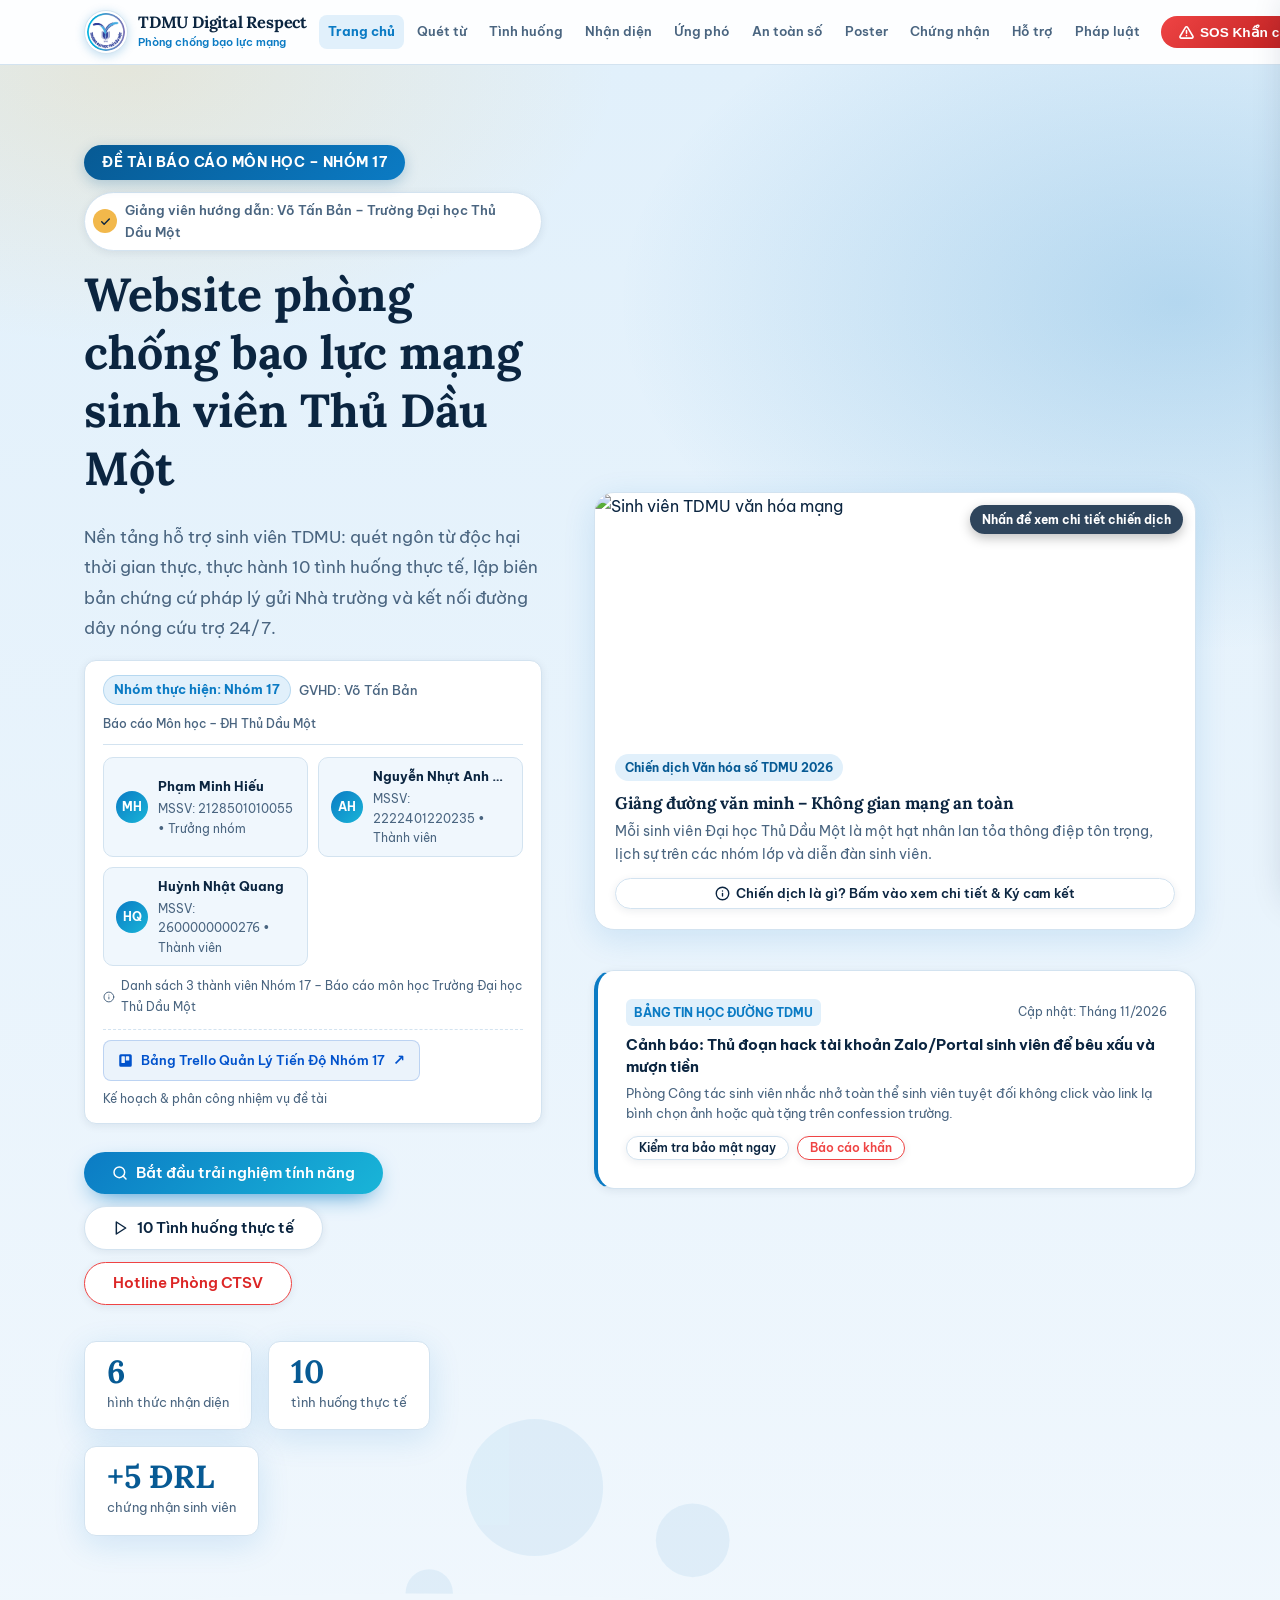
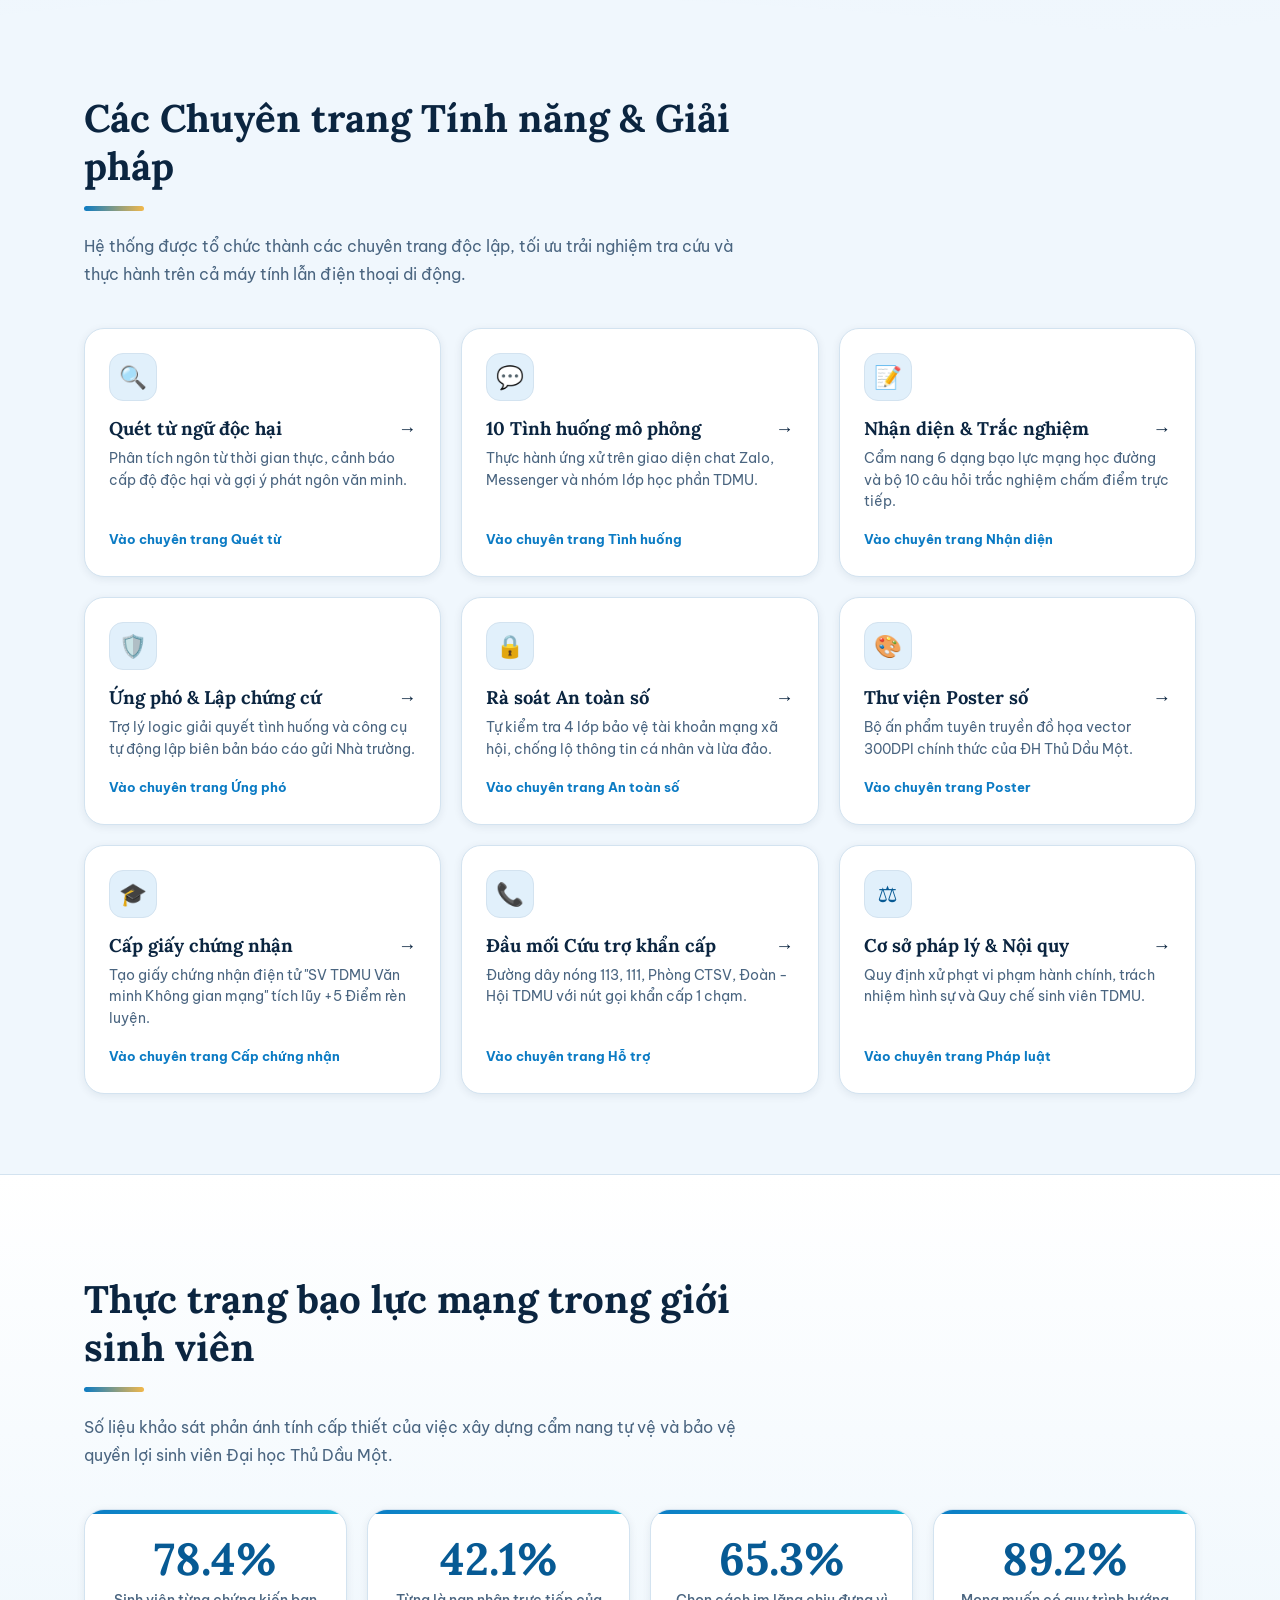
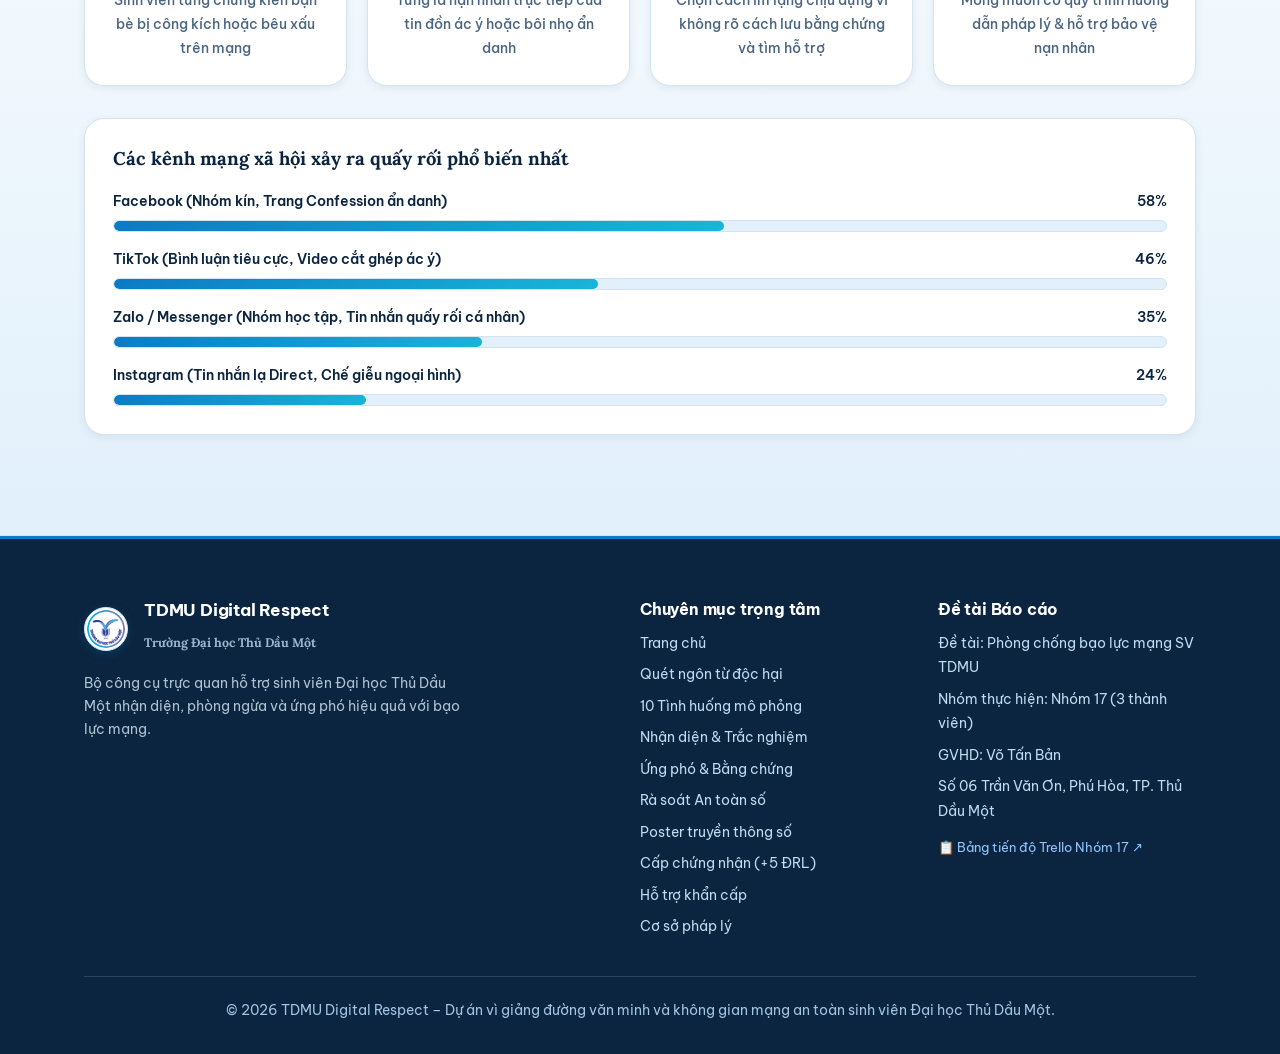
==== commit 00310a71: "Add files via upload" ====
--- a/index.html
+++ b/index.html
@@ -245,6 +245,14 @@
               </svg>
               <span>Danh sách 3 thành viên Nhóm 17 – Báo cáo môn học Trường Đại học Thủ Dầu Một</span>
             </div>
+            <div class="team-trello-link">
+              <a href="https://trello.com/b/yOmx5wkw" target="_blank" rel="noopener noreferrer" class="team-trello-btn">
+                <svg width="15" height="15" viewBox="0 0 24 24" fill="currentColor" aria-hidden="true"><path d="M19.5 2h-15A2.5 2.5 0 0 0 2 4.5v15A2.5 2.5 0 0 0 4.5 22h15a2.5 2.5 0 0 0 2.5-2.5v-15A2.5 2.5 0 0 0 19.5 2zm-8.5 13a1 1 0 0 1-1 1H6.5a1 1 0 0 1-1-1V6a1 1 0 0 1 1-1H10a1 1 0 0 1 1 1v9zm7-4a1 1 0 0 1-1 1h-3.5a1 1 0 0 1-1-1V6a1 1 0 0 1 1-1h3.5a1 1 0 0 1 1 1v5z"/></svg>
+                <span>Bảng Trello Quản Lý Tiến Độ Nhóm 17</span>
+                <span style="font-size:.9rem">↗</span>
+              </a>
+              <span style="font-size:.76rem;color:var(--mu)">Kế hoạch & phân công nhiệm vụ đề tài</span>
+            </div>
           </div>
           <div class="acts">
             <a class="btn" href="quet-tu.html">
@@ -490,6 +498,7 @@
           <span>Nhóm thực hiện: Nhóm 17 (3 thành viên)</span>
           <span>GVHD: Võ Tấn Bản</span>
           <span>Số 06 Trần Văn Ơn, Phú Hòa, TP. Thủ Dầu Một</span>
+        <a href="https://trello.com/b/yOmx5wkw" target="_blank" rel="noopener noreferrer" style="display:inline-flex;align-items:center;gap:6px;color:#93C5FD;margin-top:6px;font-size:.82rem;text-decoration:none">📋 Bảng tiến độ Trello Nhóm 17 ↗</a>
         </div>
       </div>
       <hr class="footer-divider">
--- a/css/style.css
+++ b/css/style.css
@@ -1627,6 +1627,41 @@
   color: var(--mu);
 }
 
+
+.team-trello-link {
+  margin-top: 12px;
+  padding-top: 10px;
+  border-top: 1px dashed var(--ln);
+  display: flex;
+  align-items: center;
+  justify-content: space-between;
+  flex-wrap: wrap;
+  gap: 8px;
+}
+
+.team-trello-btn {
+  display: inline-flex;
+  align-items: center;
+  gap: 8px;
+  background: #EBF3FB;
+  color: #0052CC;
+  font-weight: 600;
+  font-size: .82rem;
+  padding: 7px 14px;
+  border-radius: 8px;
+  border: 1px solid rgba(0,82,204,.2);
+  text-decoration: none;
+  transition: all var(--transition);
+}
+
+.team-trello-btn:hover {
+  background: #0052CC;
+  color: #fff;
+  border-color: #0052CC;
+  transform: translateY(-1px);
+  box-shadow: 0 4px 12px -2px rgba(0,82,204,.35);
+}
+
 .team-members-hint {
   display: flex;
   align-items: center;
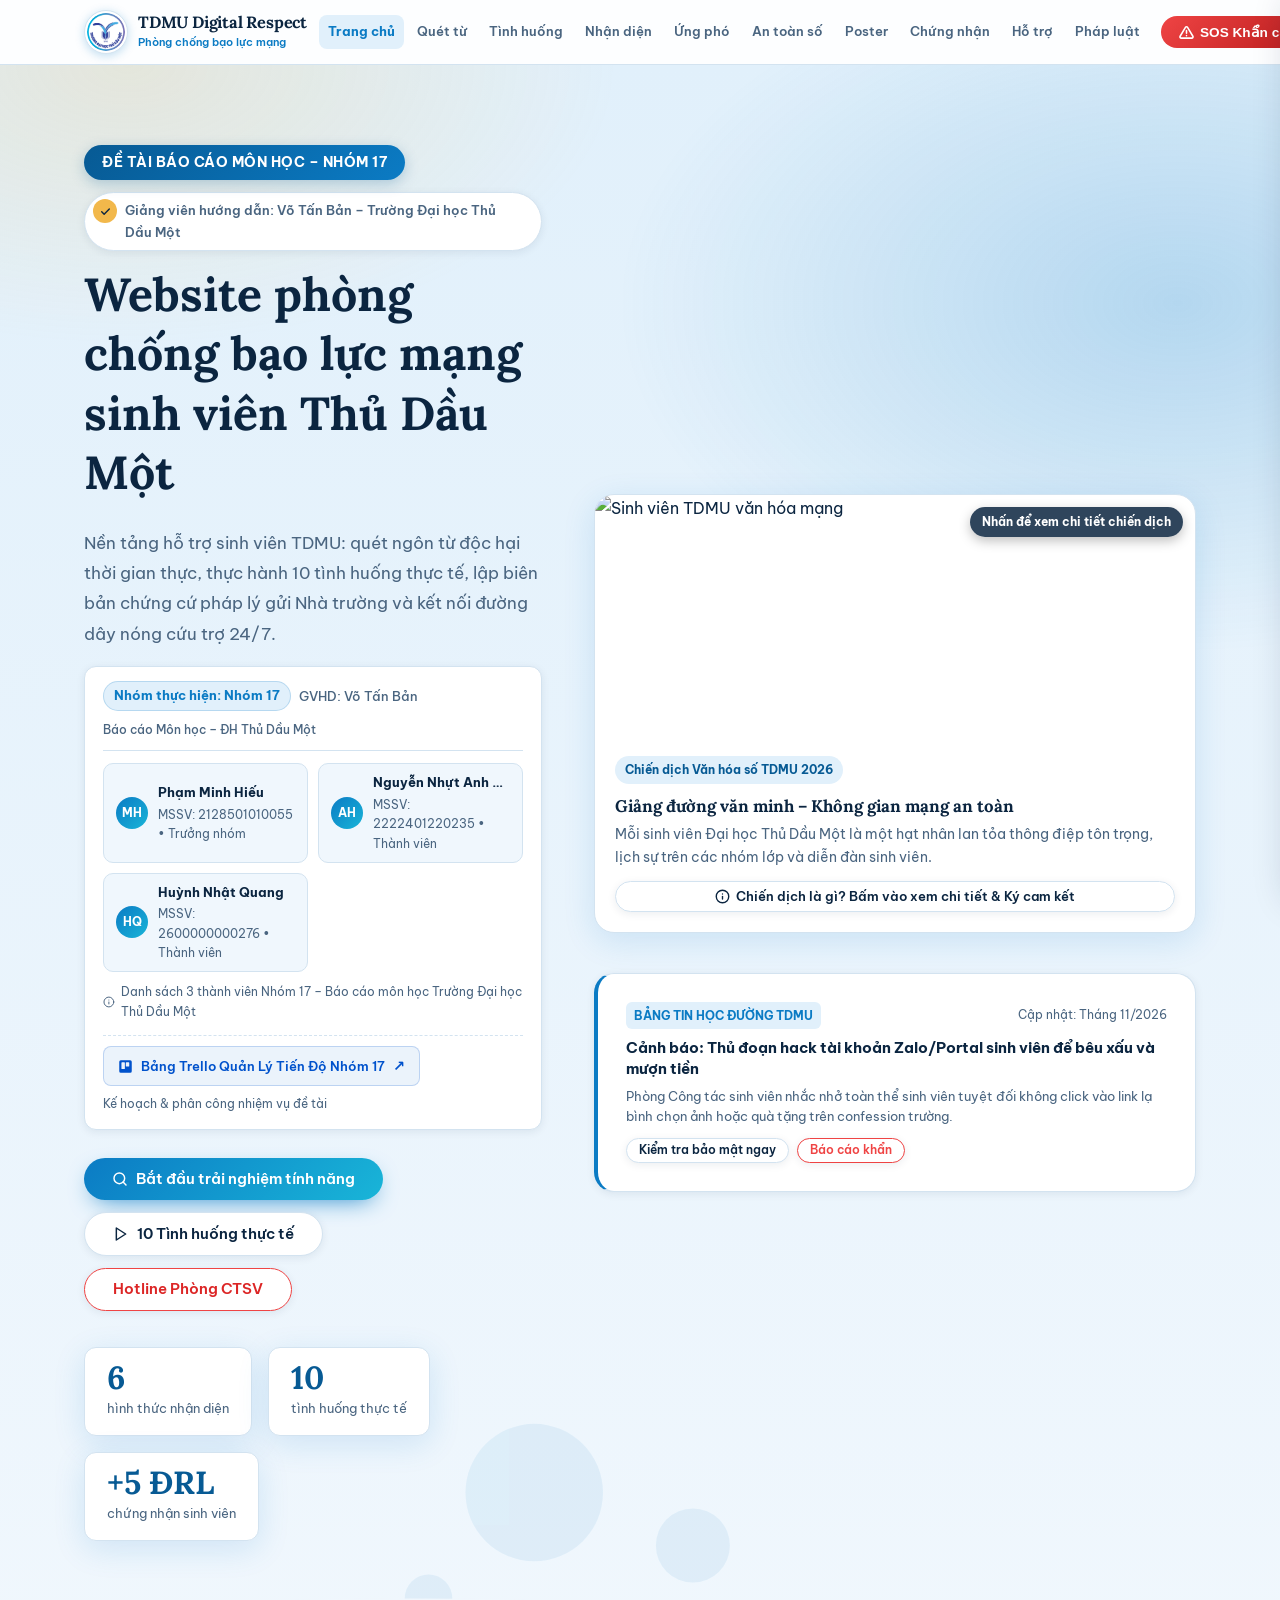
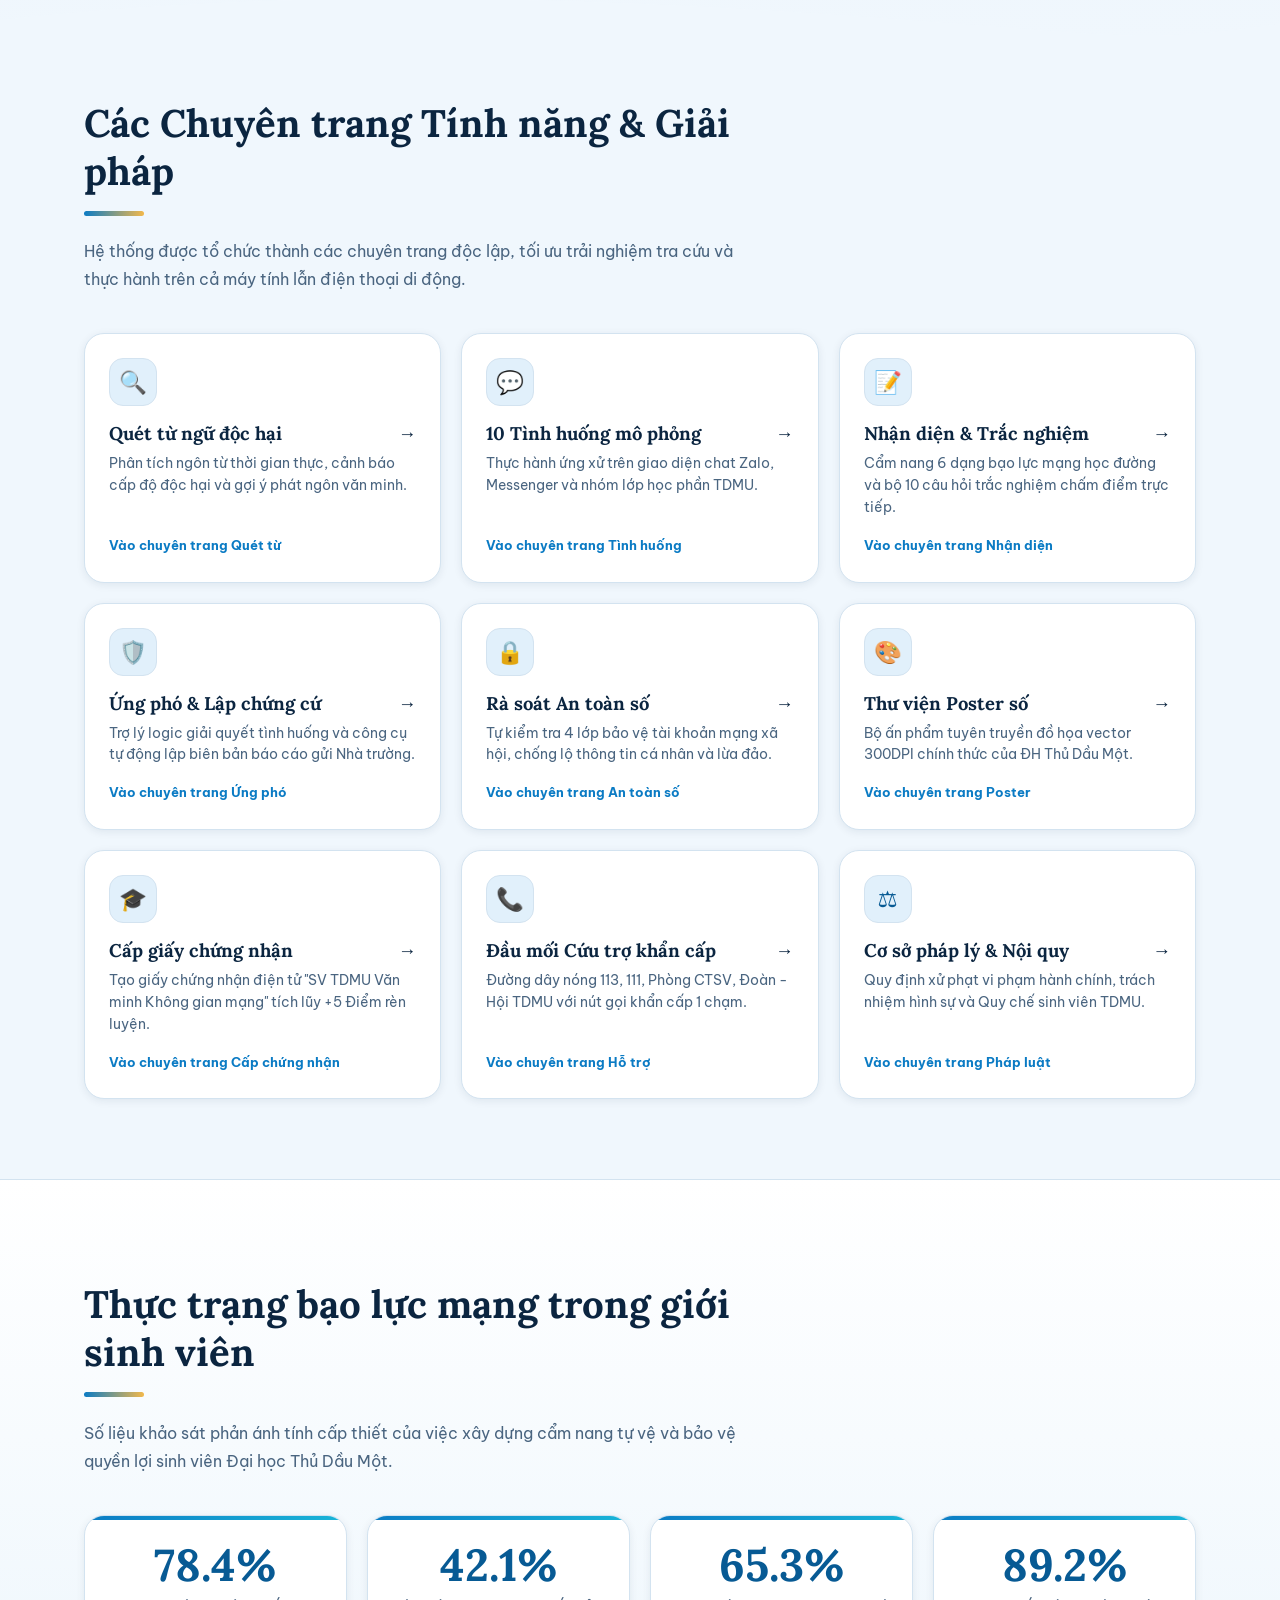
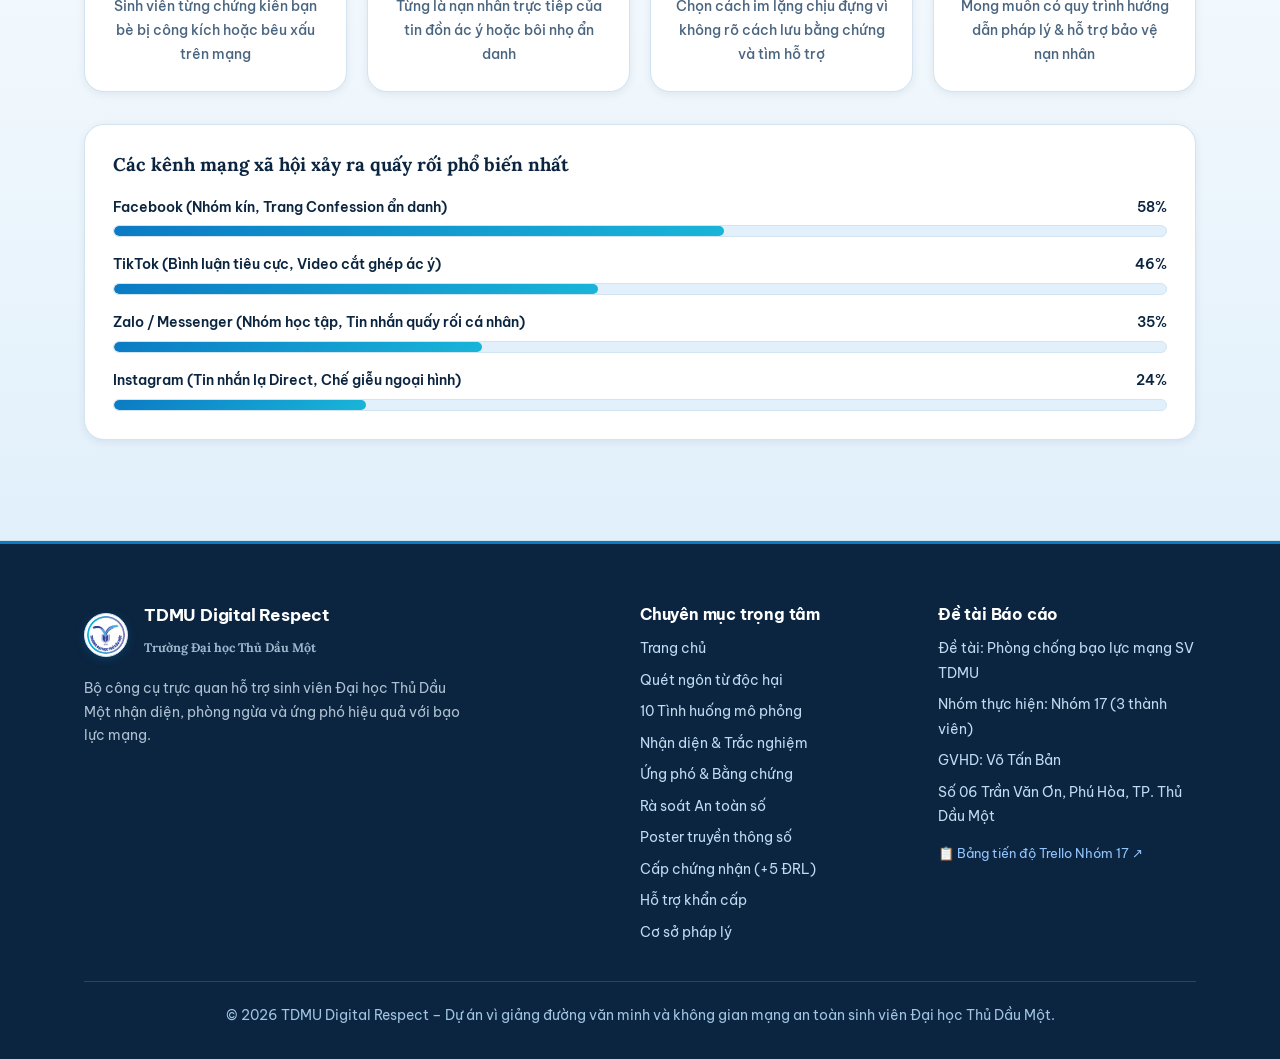
==== commit f4b0cf0f: "Add files via upload" ====
--- a/index.html
+++ b/index.html
@@ -191,7 +191,7 @@
       <div class="w hg">
         <div>
           <div class="project-title-badge">ĐỀ TÀI BÁO CÁO MÔN HỌC – NHÓM 17</div>
-          <div class="badge" style="display:flex;align-items:center;gap:8px;margin-bottom:14px">
+          <div class="badge" style="display:flex;align-items:flex-start;gap:8px;margin-bottom:14px;max-width:100%">
             <span class="badge-dot">
               <svg viewBox="0 0 24 24" fill="none" stroke="currentColor" stroke-width="2.6" stroke-linecap="round"
                 stroke-linejoin="round" aria-hidden="true">
@@ -200,8 +200,7 @@
             </span>
             Giảng viên hướng dẫn: Võ Tấn Bản – Trường Đại học Thủ Dầu Một
           </div>
-          <h1 style="font-size:clamp(1.9rem,4vw,2.9rem);line-height:1.25">Website phòng chống bạo lực mạng sinh viên Thủ
-            Dầu Một</h1>
+          <h1 style="font-size:clamp(1.6rem,5.5vw,2.9rem);line-height:1.28;word-break:break-word">Website phòng chống bạo lực mạng sinh viên Thủ Dầu Một</h1>
           <p class="lead">Nền tảng hỗ trợ sinh viên TDMU: quét ngôn từ độc hại thời gian thực, thực hành 10 tình huống
             thực tế, lập biên bản chứng cứ pháp lý gửi Nhà trường và kết nối đường dây nóng cứu trợ 24/7.</p>
 
--- a/css/style.css
+++ b/css/style.css
@@ -38,6 +38,8 @@
   scroll-behavior: smooth;
   scroll-padding-top: 76px;
   -webkit-text-size-adjust: 100%;
+  overflow-x: hidden;
+  max-width: 100%;
 }
 
 body {
@@ -46,6 +48,9 @@
   color: var(--ink);
   font: 400 16px/1.7 'Be Vietnam Pro', system-ui, sans-serif;
   -webkit-font-smoothing: antialiased;
+  overflow-x: hidden;
+  max-width: 100%;
+  width: 100%;
 }
 
 h1, h2, h3 {
@@ -2051,3 +2056,171 @@
   flex-wrap: wrap;
   gap: 16px;
 }
+
+
+html, body {
+  overflow-x: hidden !important;
+  max-width: 100vw !important;
+  width: 100% !important;
+}
+
+@media (max-width: 768px) {
+  .w {
+    padding: 0 16px !important;
+    width: 100% !important;
+    max-width: 100% !important;
+    box-sizing: border-box !important;
+  }
+  .hg, .two {
+    grid-template-columns: 1fr !important;
+    gap: 24px !important;
+    width: 100% !important;
+  }
+  .hero {
+    padding: 32px 0 50px !important;
+    overflow: hidden !important;
+  }
+  .team-members-box {
+    padding: 14px 12px !important;
+    margin: 14px 0 !important;
+    width: 100% !important;
+    box-sizing: border-box !important;
+  }
+  .team-members-header {
+    flex-direction: column !important;
+    align-items: flex-start !important;
+    gap: 6px !important;
+  }
+  .team-members-grid {
+    grid-template-columns: 1fr !important;
+    gap: 8px !important;
+    width: 100% !important;
+  }
+  .member-chip {
+    width: 100% !important;
+    padding: 10px 12px !important;
+    box-sizing: border-box !important;
+  }
+  .member-name {
+    font-size: .88rem !important;
+    white-space: normal !important;
+  }
+  .member-id {
+    font-size: .75rem !important;
+  }
+  .team-members-hint {
+    font-size: .73rem !important;
+    line-height: 1.4 !important;
+  }
+  .team-trello-link {
+    flex-direction: column !important;
+    align-items: stretch !important;
+    gap: 8px !important;
+    width: 100% !important;
+  }
+  .team-trello-btn {
+    width: 100% !important;
+    justify-content: center !important;
+    text-align: center !important;
+    padding: 9px 12px !important;
+    font-size: .82rem !important;
+    box-sizing: border-box !important;
+  }
+  .badge {
+    max-width: 100% !important;
+    white-space: normal !important;
+    height: auto !important;
+    border-radius: 12px !important;
+    padding: 8px 12px !important;
+    font-size: .8rem !important;
+    line-height: 1.4 !important;
+    display: flex !important;
+    align-items: flex-start !important;
+  }
+  .badge-dot {
+    flex-shrink: 0 !important;
+    margin-top: 1px !important;
+  }
+  .project-title-badge {
+    font-size: .76rem !important;
+    padding: 5px 14px !important;
+  }
+  h1 {
+    font-size: clamp(1.6rem, 6.5vw, 2.2rem) !important;
+    line-height: 1.3 !important;
+    word-break: break-word !important;
+  }
+  p.lead {
+    font-size: .92rem !important;
+    line-height: 1.6 !important;
+    word-break: break-word !important;
+  }
+  .acts {
+    flex-direction: column !important;
+    width: 100% !important;
+    gap: 10px !important;
+  }
+  .acts .btn {
+    width: 100% !important;
+    justify-content: center !important;
+  }
+  .kp {
+    display: grid !important;
+    grid-template-columns: repeat(3, 1fr) !important;
+    gap: 8px !important;
+    margin-top: 24px !important;
+    width: 100% !important;
+  }
+  .kp-item {
+    min-width: 0 !important;
+    padding: 10px 4px !important;
+    text-align: center !important;
+  }
+  .kp-item b {
+    font-size: 1.35rem !important;
+  }
+  .kp-item span {
+    font-size: .7rem !important;
+    display: block !important;
+    line-height: 1.3 !important;
+  }
+  .hero-visual-col {
+    width: 100% !important;
+    max-width: 100% !important;
+  }
+  .real-photo-card {
+    width: 100% !important;
+  }
+  .real-photo-card img {
+    width: 100% !important;
+    height: auto !important;
+    max-height: 220px !important;
+  }
+  .portal-grid {
+    grid-template-columns: 1fr !important;
+    gap: 14px !important;
+  }
+  .stats-grid {
+    grid-template-columns: 1fr 1fr !important;
+    gap: 10px !important;
+  }
+}
+
+@media (max-width: 480px) {
+  .hd .w {
+    padding: 0 12px !important;
+  }
+  .lg-name {
+    font-size: .84rem !important;
+  }
+  .btn-sos {
+    padding: 5px 8px !important;
+    font-size: .75rem !important;
+  }
+  .sos-label {
+    font-size: .75rem !important;
+  }
+  .stats-grid {
+    grid-template-columns: 1fr !important;
+  }
+}
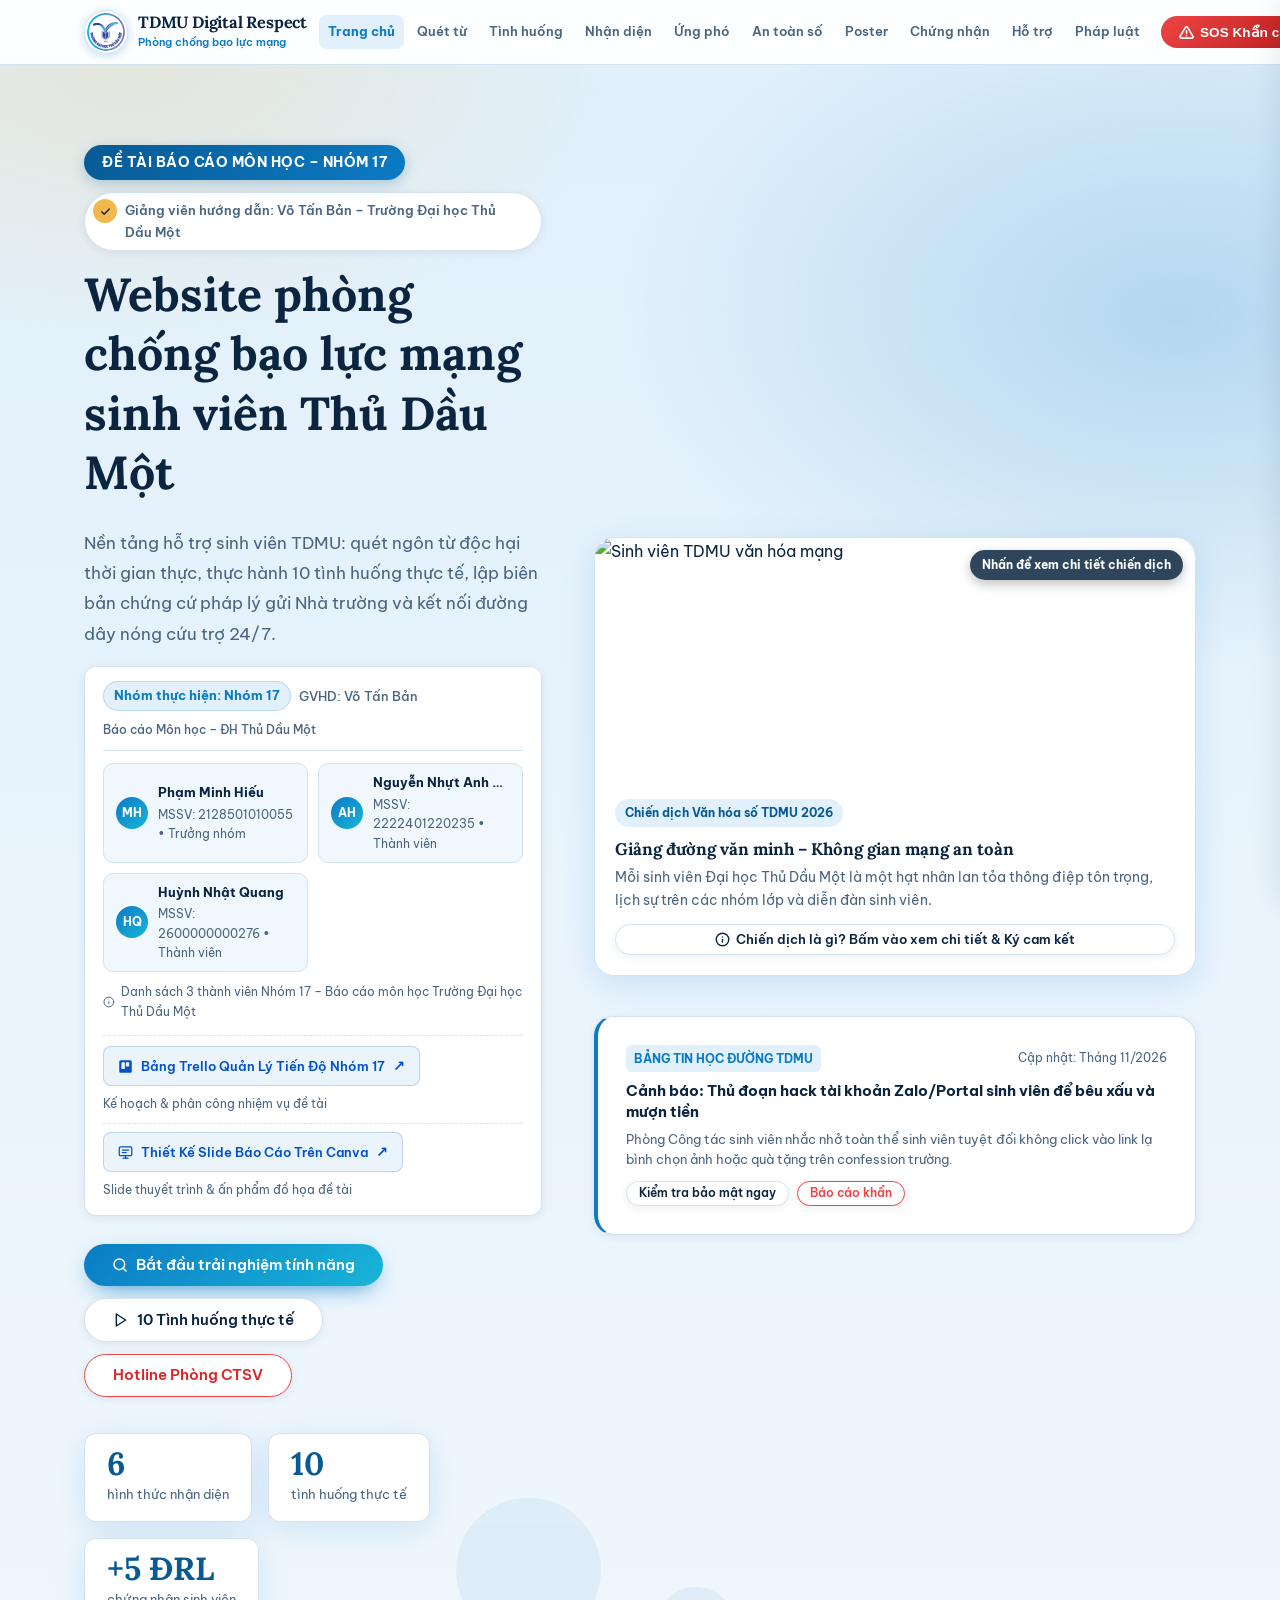
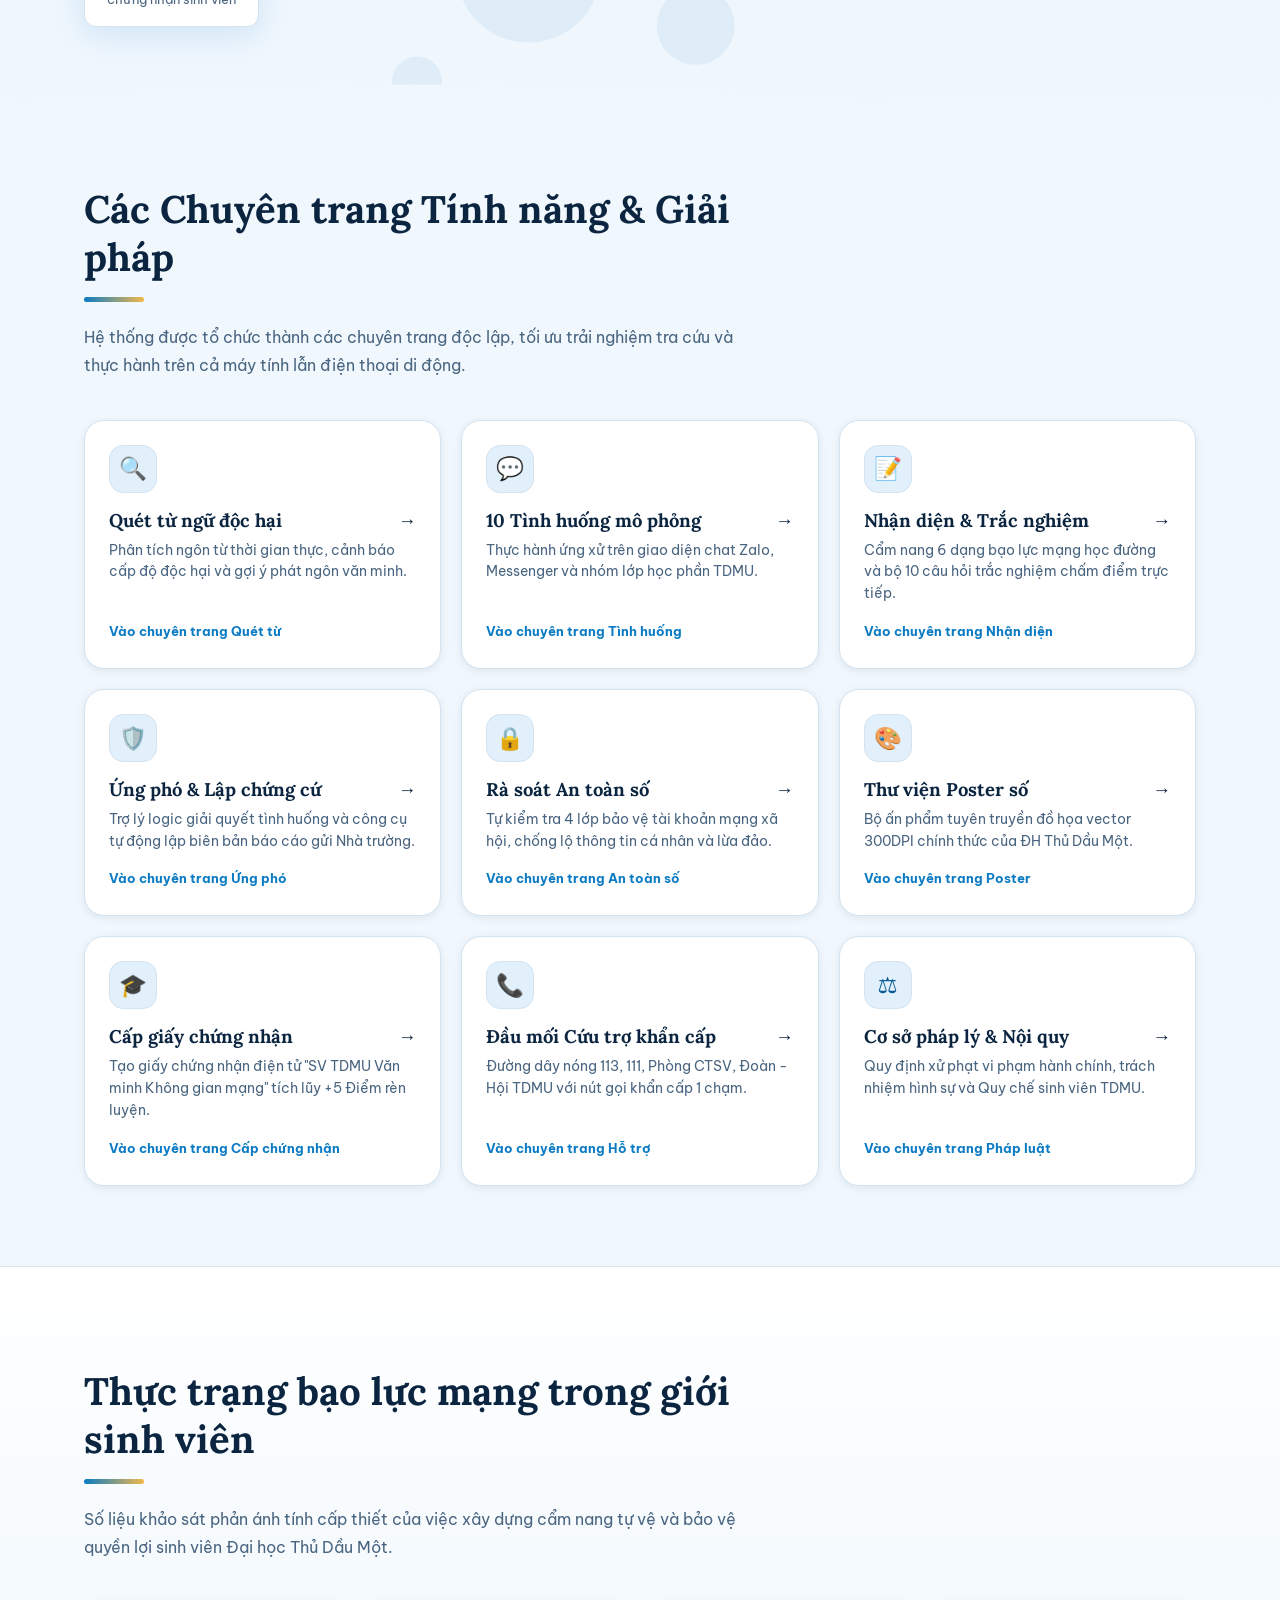
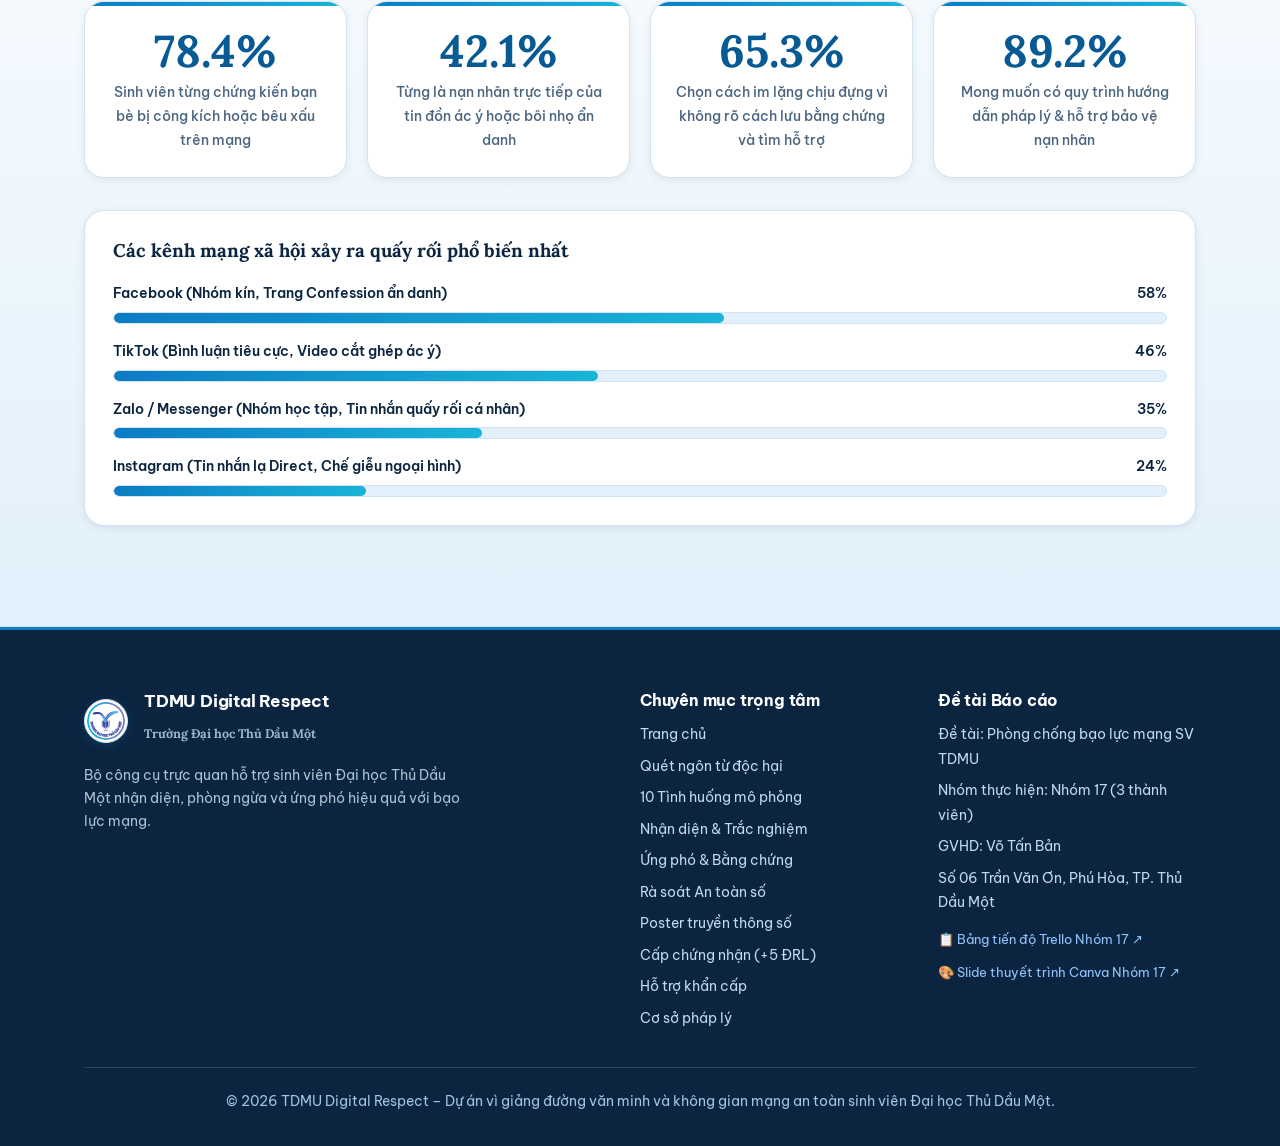
==== commit e8a95234: "Add files via upload" ====
--- a/index.html
+++ b/index.html
@@ -252,6 +252,14 @@
               </a>
               <span style="font-size:.76rem;color:var(--mu)">Kế hoạch & phân công nhiệm vụ đề tài</span>
             </div>
+            <div class="team-trello-link" style="margin-top:8px;padding-top:8px">
+              <a href="https://canva.link/nbr83w5sgsaciqh" target="_blank" rel="noopener noreferrer" class="team-canva-btn">
+                <svg width="15" height="15" viewBox="0 0 24 24" fill="none" stroke="currentColor" stroke-width="2" stroke-linecap="round" stroke-linejoin="round" aria-hidden="true"><rect x="2" y="3" width="20" height="14" rx="2"/><line x1="8" y1="21" x2="16" y2="21"/><line x1="12" y1="17" x2="12" y2="21"/><path d="M7 8h10M7 12h6"/></svg>
+                <span>Thiết Kế Slide Báo Cáo Trên Canva</span>
+                <span style="font-size:.9rem">↗</span>
+              </a>
+              <span style="font-size:.76rem;color:var(--mu)">Slide thuyết trình & ấn phẩm đồ họa đề tài</span>
+            </div>
           </div>
           <div class="acts">
             <a class="btn" href="quet-tu.html">
@@ -498,6 +506,7 @@
           <span>GVHD: Võ Tấn Bản</span>
           <span>Số 06 Trần Văn Ơn, Phú Hòa, TP. Thủ Dầu Một</span>
         <a href="https://trello.com/b/yOmx5wkw" target="_blank" rel="noopener noreferrer" style="display:inline-flex;align-items:center;gap:6px;color:#93C5FD;margin-top:6px;font-size:.82rem;text-decoration:none">📋 Bảng tiến độ Trello Nhóm 17 ↗</a>
+        <a href="https://canva.link/nbr83w5sgsaciqh" target="_blank" rel="noopener noreferrer" style="display:inline-flex;align-items:center;gap:6px;color:#93C5FD;margin-top:4px;font-size:.82rem;text-decoration:none">🎨 Slide thuyết trình Canva Nhóm 17 ↗</a>
         </div>
       </div>
       <hr class="footer-divider">
--- a/css/style.css
+++ b/css/style.css
@@ -1644,7 +1644,7 @@
   gap: 8px;
 }
 
-.team-trello-btn {
+  .team-trello-btn {
   display: inline-flex;
   align-items: center;
   gap: 8px;
@@ -1657,6 +1657,30 @@
   border: 1px solid rgba(0,82,204,.2);
   text-decoration: none;
   transition: all var(--transition);
+}
+
+
+.team-canva-btn {
+  display: inline-flex;
+  align-items: center;
+  gap: 8px;
+  background: #EBF3FB;
+  color: #0052CC;
+  font-weight: 600;
+  font-size: .82rem;
+  padding: 7px 14px;
+  border-radius: 8px;
+  border: 1px solid rgba(0,82,204,.2);
+  text-decoration: none;
+  transition: all var(--transition);
+}
+
+.team-canva-btn:hover {
+  background: #0052CC;
+  color: #fff;
+  border-color: #0052CC;
+  transform: translateY(-1px);
+  box-shadow: 0 4px 12px -2px rgba(0,82,204,.35);
 }
 
 .team-trello-btn:hover {
@@ -2118,7 +2142,8 @@
     gap: 8px !important;
     width: 100% !important;
   }
-  .team-trello-btn {
+  .team-trello-btn,
+  .team-canva-btn {
     width: 100% !important;
     justify-content: center !important;
     text-align: center !important;
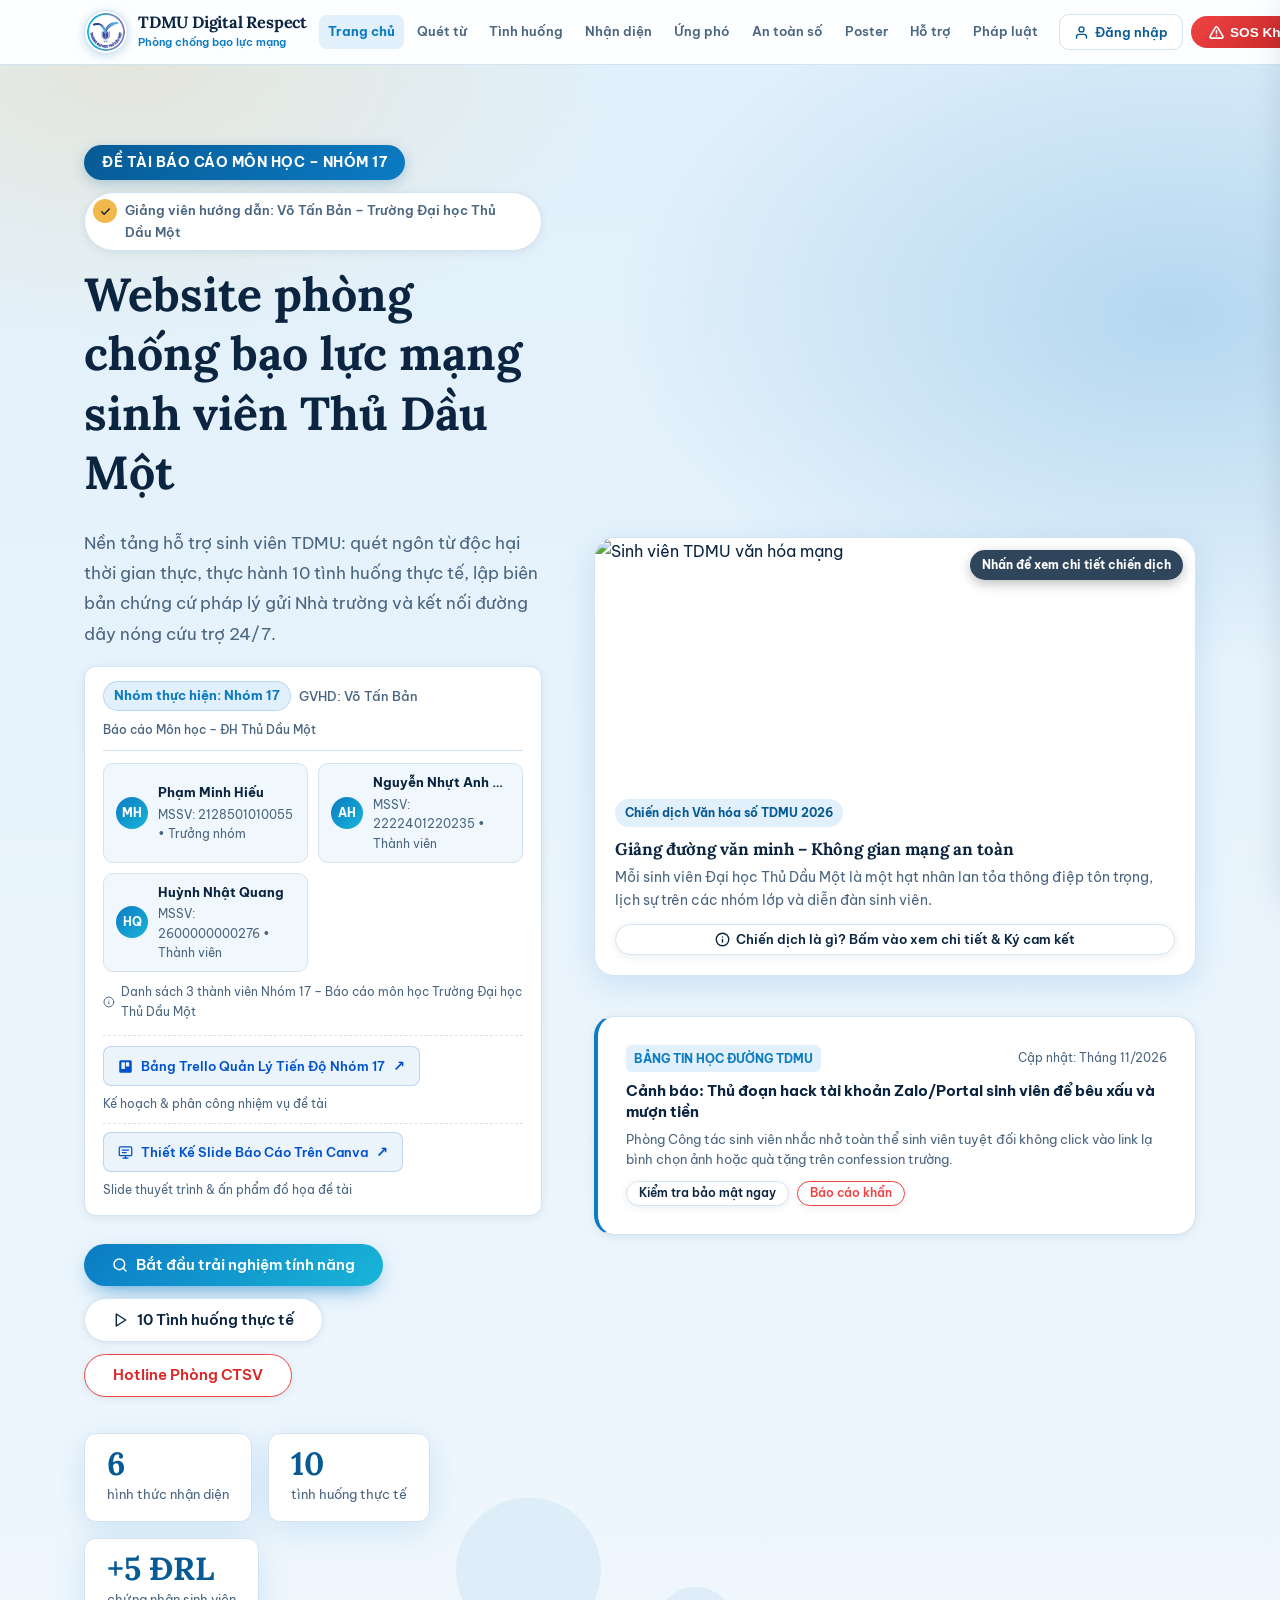
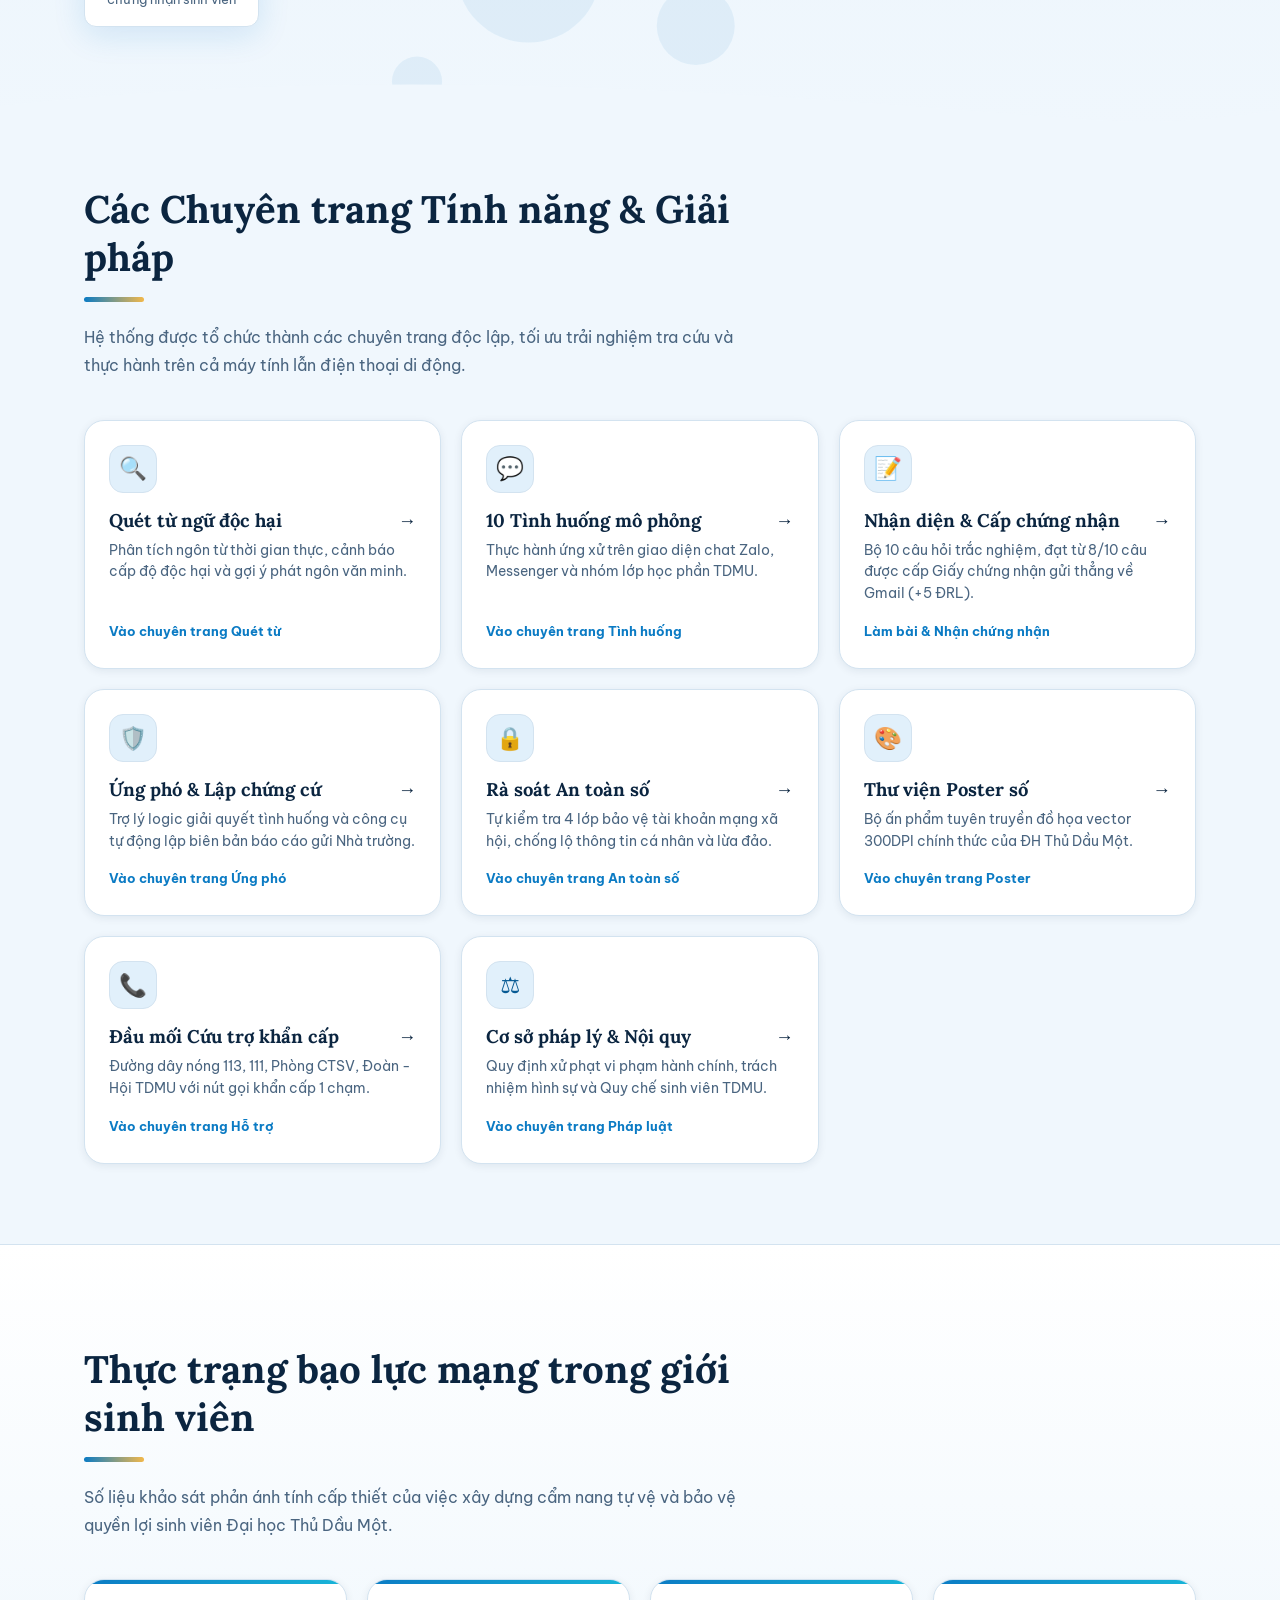
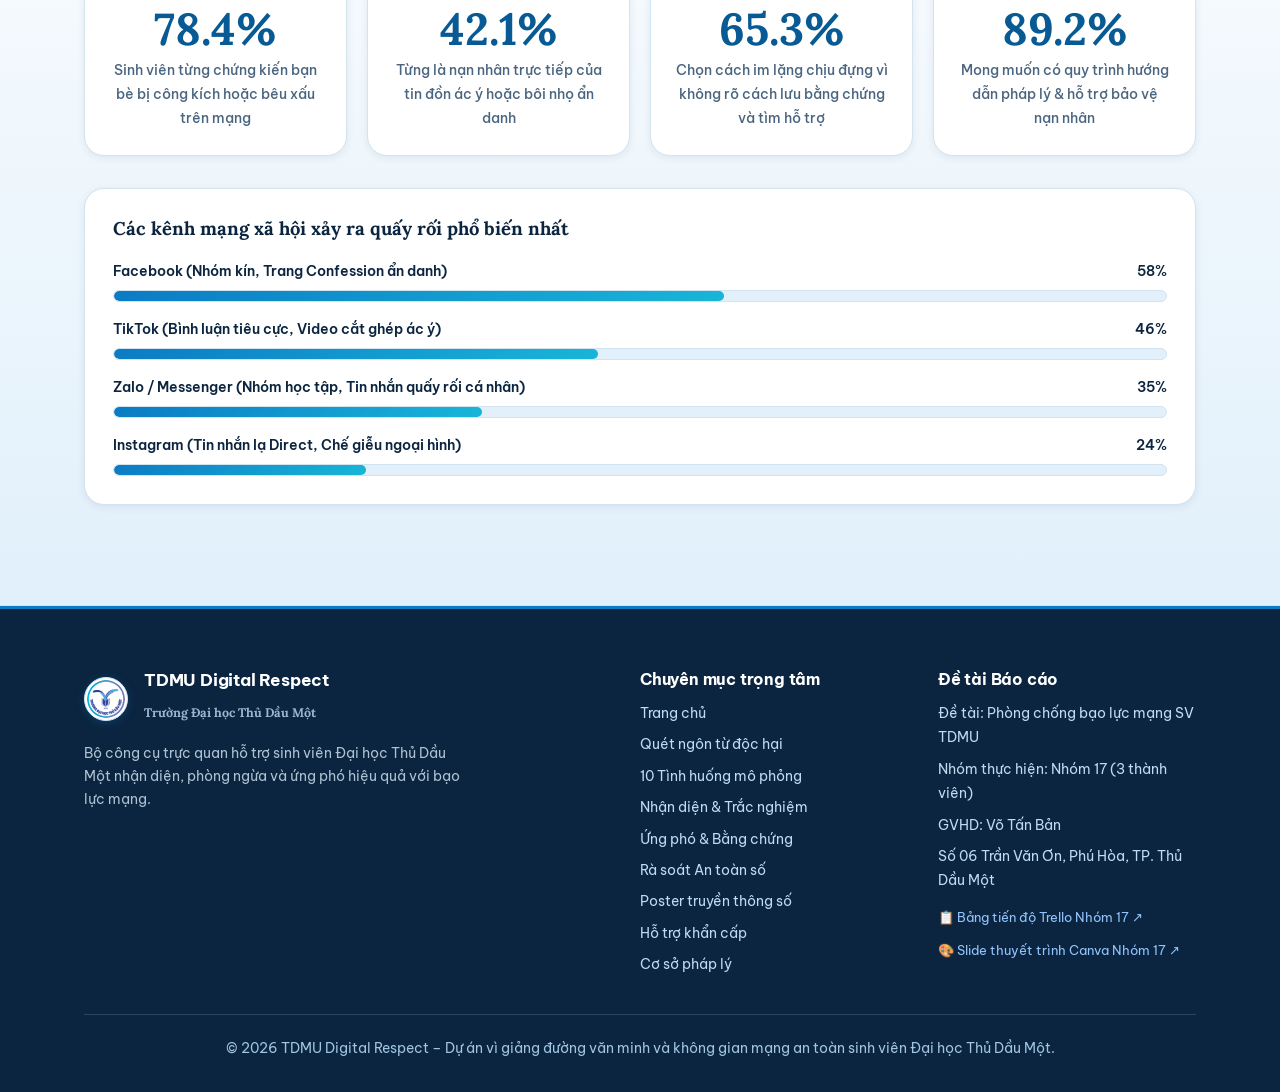
==== commit 71378a3b: "Add files via upload" ====
--- a/index.html
+++ b/index.html
@@ -34,7 +34,6 @@
         <a href="ung-pho.html">Ứng phó</a>
         <a href="an-toan-so.html">An toàn số</a>
         <a href="poster.html">Poster</a>
-        <a href="chung-nhan.html">Chứng nhận</a>
         <a href="ho-tro.html">Hỗ trợ</a>
         <a href="phap-luat.html">Pháp luật</a>
       </nav>
@@ -133,13 +132,6 @@
             <span>Ấn phẩm tuyên truyền học đường</span>
           </div>
         </a>
-        <a class="mobile-nav-link" href="chung-nhan.html">
-          <span class="mn-icon">🎓</span>
-          <div class="mn-content">
-            <b>Cấp giấy chứng nhận</b>
-            <span>Minh chứng tích lũy +5 ĐRL</span>
-          </div>
-        </a>
         <a class="mobile-nav-link" href="ho-tro.html">
           <span class="mn-icon">📞</span>
           <div class="mn-content">
@@ -360,9 +352,9 @@
 
           <a class="portal-card" href="nhan-dien.html">
             <div class="portal-icon">📝</div>
-            <h3>Nhận diện & Trắc nghiệm <span>→</span></h3>
-            <p>Cẩm nang 6 dạng bạo lực mạng học đường và bộ 10 câu hỏi trắc nghiệm chấm điểm trực tiếp.</p>
-            <span class="portal-link-text">Vào chuyên trang Nhận diện</span>
+            <h3>Nhận diện & Cấp chứng nhận <span>→</span></h3>
+            <p>Bộ 10 câu hỏi trắc nghiệm, đạt từ 8/10 câu được cấp Giấy chứng nhận gửi thẳng về Gmail (+5 ĐRL).</p>
+            <span class="portal-link-text">Làm bài & Nhận chứng nhận</span>
           </a>
 
           <a class="portal-card" href="ung-pho.html">
@@ -384,13 +376,6 @@
             <h3>Thư viện Poster số <span>→</span></h3>
             <p>Bộ ấn phẩm tuyên truyền đồ họa vector 300DPI chính thức của ĐH Thủ Dầu Một.</p>
             <span class="portal-link-text">Vào chuyên trang Poster</span>
-          </a>
-
-          <a class="portal-card" href="chung-nhan.html">
-            <div class="portal-icon">🎓</div>
-            <h3>Cấp giấy chứng nhận <span>→</span></h3>
-            <p>Tạo giấy chứng nhận điện tử "SV TDMU Văn minh Không gian mạng" tích lũy +5 Điểm rèn luyện.</p>
-            <span class="portal-link-text">Vào chuyên trang Cấp chứng nhận</span>
           </a>
 
           <a class="portal-card" href="ho-tro.html">
@@ -495,7 +480,6 @@
           <a href="ung-pho.html">Ứng phó & Bằng chứng</a>
           <a href="an-toan-so.html">Rà soát An toàn số</a>
           <a href="poster.html">Poster truyền thông số</a>
-          <a href="chung-nhan.html">Cấp chứng nhận (+5 ĐRL)</a>
           <a href="ho-tro.html">Hỗ trợ khẩn cấp</a>
           <a href="phap-luat.html">Cơ sở pháp lý</a>
         </div>
--- a/css/style.css
+++ b/css/style.css
@@ -2249,3 +2249,441 @@
     grid-template-columns: 1fr !important;
   }
 }
+
+
+.header-auth-box {
+  display: flex;
+  align-items: center;
+}
+
+.header-login-btn {
+  display: inline-flex;
+  align-items: center;
+  gap: 6px;
+  padding: 6px 14px;
+  background: var(--sf);
+  border: 1.5px solid var(--ln);
+  border-radius: 10px;
+  font-size: .82rem;
+  font-weight: 600;
+  color: var(--tld);
+  text-decoration: none;
+  transition: all var(--transition);
+}
+
+.header-login-btn:hover {
+  background: var(--so);
+  border-color: var(--tl);
+  color: var(--tl);
+  transform: translateY(-1px);
+}
+
+.user-profile-menu {
+  position: relative;
+  display: inline-block;
+}
+
+.user-profile-btn {
+  display: inline-flex;
+  align-items: center;
+  gap: 7px;
+  padding: 4px 12px 4px 5px;
+  background: #EBF3FB;
+  border: 1.5px solid rgba(11,123,196,.25);
+  border-radius: 99px;
+  font-size: .83rem;
+  font-weight: 600;
+  color: #075A94;
+  cursor: pointer;
+  transition: all var(--transition);
+  font-family: inherit;
+}
+
+.user-profile-btn:hover {
+  background: #E0EEFA;
+  border-color: #075A94;
+}
+
+.user-avatar-badge {
+  width: 26px;
+  height: 26px;
+  border-radius: 50%;
+  background: #075A94;
+  color: #fff;
+  font-size: .72rem;
+  font-weight: 700;
+  display: grid;
+  place-items: center;
+  flex-shrink: 0;
+}
+
+.user-display-name {
+  max-width: 140px;
+  overflow: hidden;
+  text-overflow: ellipsis;
+  white-space: nowrap;
+}
+
+.user-dropdown-menu {
+  position: absolute;
+  right: 0;
+  top: calc(100% + 8px);
+  width: 270px;
+  background: #fff;
+  border: 1px solid var(--ln);
+  border-radius: 14px;
+  box-shadow: 0 12px 28px -6px rgba(11,37,64,.18);
+  padding: 8px;
+  display: none;
+  z-index: 1000;
+  animation: fadeInDD .15s ease-out;
+}
+
+.user-dropdown-menu.show {
+  display: block;
+}
+
+@keyframes fadeInDD {
+  from { opacity: 0; transform: translateY(-4px); }
+  to { opacity: 1; transform: translateY(0); }
+}
+
+.user-dd-header {
+  display: flex;
+  align-items: center;
+  gap: 10px;
+  padding: 8px 10px;
+  background: var(--so);
+  border-radius: 10px;
+  margin-bottom: 6px;
+}
+
+.user-dd-avatar {
+  width: 38px;
+  height: 38px;
+  border-radius: 50%;
+  background: #075A94;
+  color: #fff;
+  font-size: .85rem;
+  font-weight: 700;
+  display: grid;
+  place-items: center;
+  flex-shrink: 0;
+}
+
+.user-dd-info {
+  display: flex;
+  flex-direction: column;
+  gap: 2px;
+  min-width: 0;
+}
+
+.user-dd-name {
+  color: var(--ink);
+  font-size: .88rem;
+  white-space: nowrap;
+  overflow: hidden;
+  text-overflow: ellipsis;
+}
+
+.user-dd-meta {
+  color: var(--mu);
+  font-size: .75rem;
+}
+
+.user-dd-email {
+  color: var(--tl);
+  font-size: .72rem;
+  white-space: nowrap;
+  overflow: hidden;
+  text-overflow: ellipsis;
+}
+
+.user-dd-divider {
+  height: 1px;
+  background: var(--ln);
+  margin: 6px 0;
+}
+
+.user-dd-item {
+  display: flex;
+  align-items: center;
+  gap: 8px;
+  padding: 8px 10px;
+  border-radius: 8px;
+  text-decoration: none;
+  color: var(--ink);
+  font-size: .82rem;
+  font-weight: 500;
+  width: 100%;
+  background: none;
+  border: none;
+  cursor: pointer;
+  text-align: left;
+  transition: background var(--transition);
+  font-family: inherit;
+  box-sizing: border-box;
+}
+
+.user-dd-item:hover {
+  background: var(--so);
+  color: var(--tl);
+}
+
+.user-dd-item.logout-action-btn {
+  color: #DC2626 !important;
+}
+
+.user-dd-item.logout-action-btn:hover {
+  background: #FEE2E2 !important;
+  color: #DC2626 !important;
+}
+
+.mobile-nav-auth-box {
+  padding: 10px 14px 6px;
+  border-bottom: 1px solid var(--ln);
+}
+
+.mobile-user-card {
+  background: var(--so);
+  border: 1px solid var(--ln);
+  border-radius: 12px;
+  padding: 10px;
+}
+
+.mobile-user-avatar {
+  width: 34px;
+  height: 34px;
+  border-radius: 50%;
+  background: #075A94;
+  color: #fff;
+  font-size: .85rem;
+  font-weight: 700;
+  display: grid;
+  place-items: center;
+  flex-shrink: 0;
+}
+
+.auth-wrapper {
+  min-height: calc(100vh - 200px);
+  display: flex;
+  align-items: center;
+  justify-content: center;
+  padding: 40px 16px;
+  background: linear-gradient(180deg, #F0F7FD 0%, #F8FAFC 100%);
+}
+
+.auth-card {
+  width: 100%;
+  max-width: 480px;
+  background: #FFFFFF;
+  border: 1.5px solid var(--ln);
+  border-radius: 20px;
+  box-shadow: 0 16px 40px -8px rgba(11,37,64,.12);
+  padding: 36px 32px;
+  box-sizing: border-box;
+}
+
+.auth-header {
+  text-align: center;
+  margin-bottom: 24px;
+}
+
+.auth-logo {
+  width: 60px;
+  height: 60px;
+  margin-bottom: 12px;
+}
+
+.auth-title {
+  font-size: 1.45rem;
+  color: #0B2540;
+  margin: 0 0 6px;
+  font-family: 'Be Vietnam Pro', sans-serif;
+  font-weight: 700;
+}
+
+.auth-subtitle {
+  font-size: .86rem;
+  color: var(--mu);
+  margin: 0;
+  line-height: 1.5;
+}
+
+.auth-form {
+  display: flex;
+  flex-direction: column;
+  gap: 16px;
+}
+
+.auth-field {
+  display: flex;
+  flex-direction: column;
+  gap: 6px;
+}
+
+.auth-label {
+  font-size: .84rem;
+  font-weight: 600;
+  color: var(--ink);
+  display: flex;
+  align-items: center;
+  justify-content: space-between;
+}
+
+.auth-input-group {
+  position: relative;
+  display: flex;
+  align-items: center;
+}
+
+.auth-input {
+  width: 100%;
+  padding: 10px 14px;
+  border: 1.5px solid var(--ln);
+  border-radius: 10px;
+  font-size: .92rem;
+  font-family: inherit;
+  color: var(--ink);
+  background: #FAFCFE;
+  transition: all var(--transition);
+  box-sizing: border-box;
+}
+
+.auth-input:focus {
+  outline: none;
+  border-color: #0B7BC4;
+  background: #FFFFFF;
+  box-shadow: 0 0 0 3px rgba(11,123,196,.15);
+}
+
+.auth-input-icon {
+  position: absolute;
+  right: 12px;
+  color: var(--mu);
+  cursor: pointer;
+  display: grid;
+  place-items: center;
+}
+
+.auth-strength-meter {
+  display: flex;
+  gap: 4px;
+  margin-top: 4px;
+  height: 4px;
+}
+
+.auth-strength-bar {
+  flex: 1;
+  height: 100%;
+  background: #E2E8F0;
+  border-radius: 99px;
+  transition: background .2s ease;
+}
+
+.auth-strength-text {
+  font-size: .74rem;
+  font-weight: 600;
+  margin-top: 2px;
+  display: block;
+}
+
+.auth-btn-submit {
+  width: 100%;
+  padding: 12px;
+  background: #075A94;
+  color: #fff;
+  border: none;
+  border-radius: 10px;
+  font-size: .95rem;
+  font-weight: 600;
+  cursor: pointer;
+  transition: all var(--transition);
+  box-shadow: 0 4px 14px -2px rgba(7,90,148,.4);
+  font-family: inherit;
+}
+
+.auth-btn-submit:hover {
+  background: #064977;
+  transform: translateY(-1px);
+  box-shadow: 0 6px 18px -2px rgba(7,90,148,.5);
+}
+
+.auth-alert {
+  padding: 12px 14px;
+  border-radius: 10px;
+  font-size: .85rem;
+  line-height: 1.5;
+  display: flex;
+  align-items: flex-start;
+  gap: 8px;
+  margin-bottom: 16px;
+}
+
+.auth-alert-success {
+  background: #ECFDF5;
+  border: 1px solid #10B981;
+  color: #065F46;
+}
+
+.auth-alert-error {
+  background: #FEF2F2;
+  border: 1px solid #EF4444;
+  color: #991B1B;
+}
+
+.auth-alert-info {
+  background: #EFF6FF;
+  border: 1px solid #3B82F6;
+  color: #1E40AF;
+}
+
+.auth-footer {
+  text-align: center;
+  margin-top: 22px;
+  padding-top: 18px;
+  border-top: 1px dashed var(--ln);
+  font-size: .84rem;
+  color: var(--mu);
+}
+
+.auth-footer a {
+  color: #075A94;
+  font-weight: 600;
+  text-decoration: none;
+}
+
+.auth-footer a:hover {
+  text-decoration: underline;
+}
+
+.auth-demo-box {
+  background: #F8FAFC;
+  border: 1px solid #CBD5E1;
+  border-radius: 10px;
+  padding: 10px 12px;
+  margin-top: 16px;
+  font-size: .78rem;
+  color: #475569;
+  cursor: pointer;
+  transition: all var(--transition);
+}
+
+.auth-demo-box:hover {
+  background: #F1F5F9;
+  border-color: #94A3B8;
+}
+
+@media print {
+  header, footer, .page-header, .acts, .tp, #topBtn, .next-page-box, .modal-overlay, #mobileNavDrawer, #mobileNavBackdrop, .mobile-menu-btn {
+    display: none !important;
+  }
+  body {
+    background: #fff !important;
+    color: #000 !important;
+  }
+  .card, .hero-card {
+    box-shadow: none !important;
+    border: 1px solid #ccc !important;
+  }
+}
